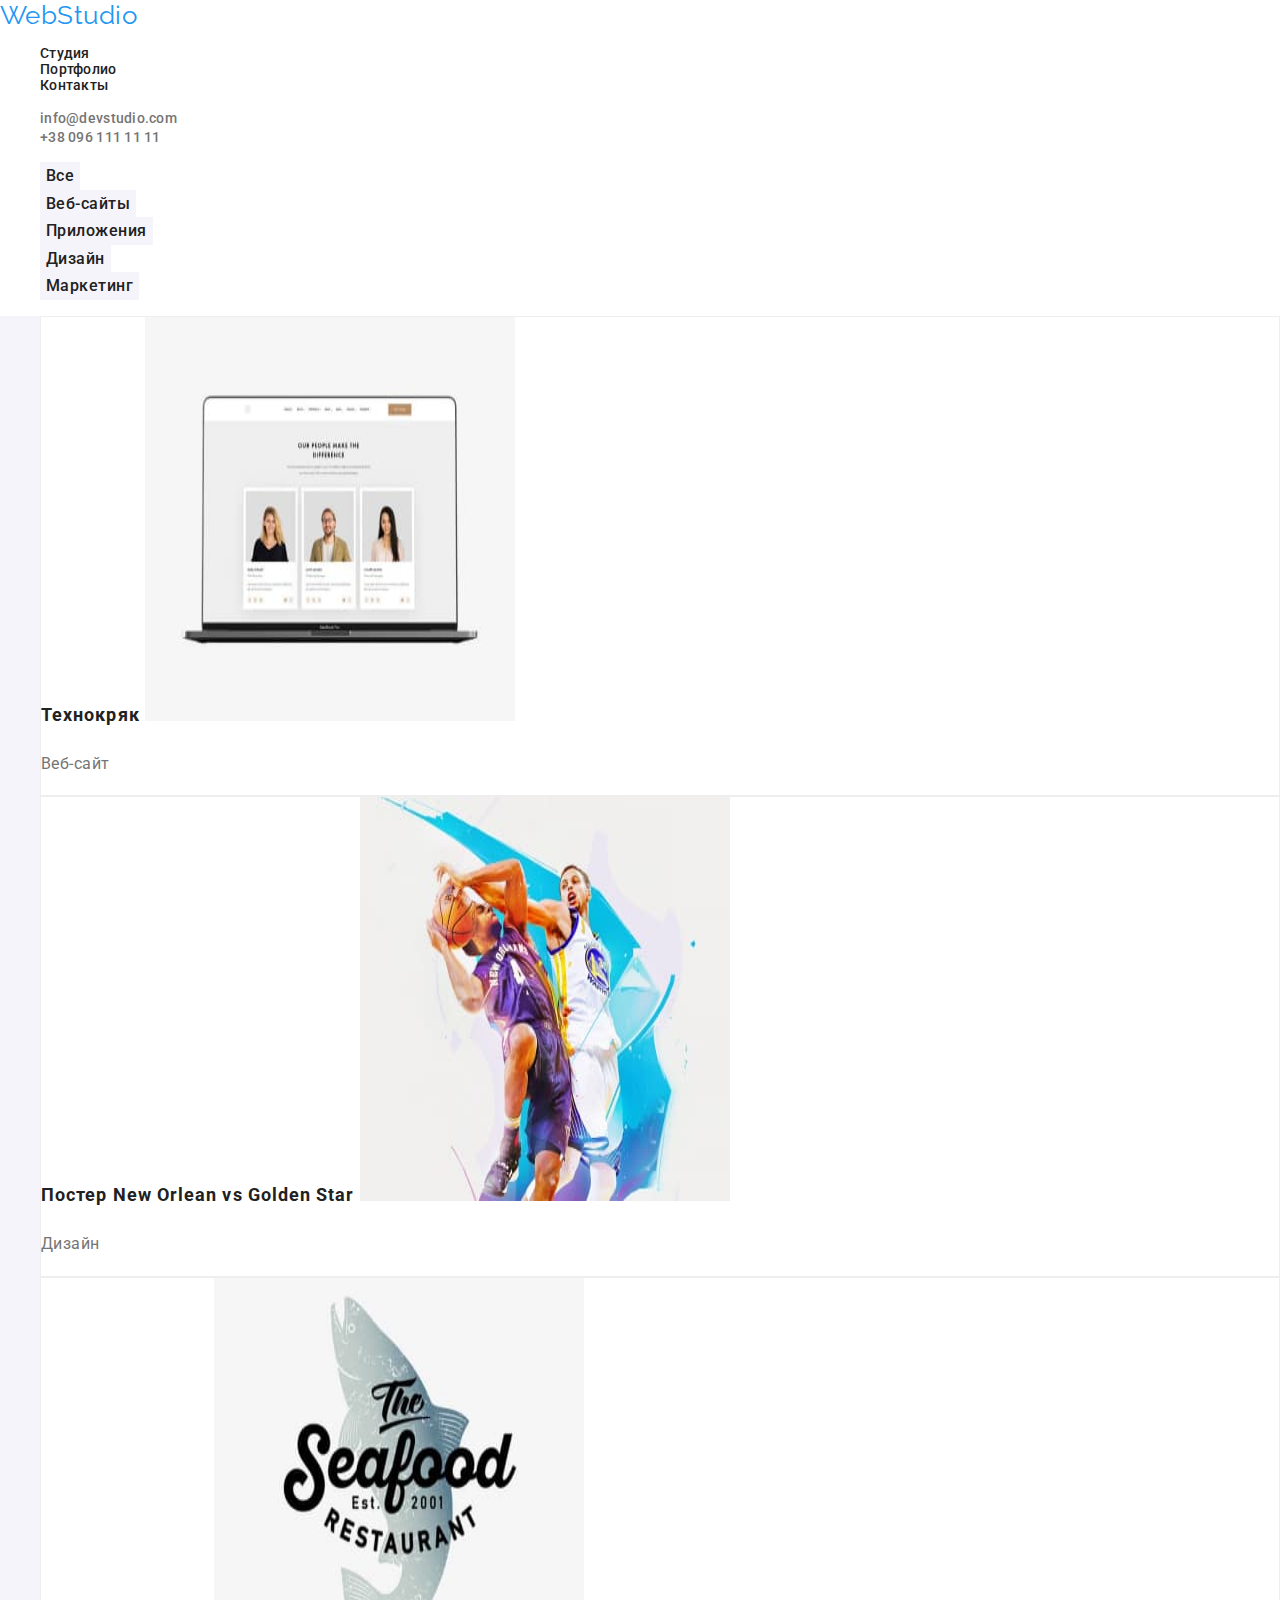
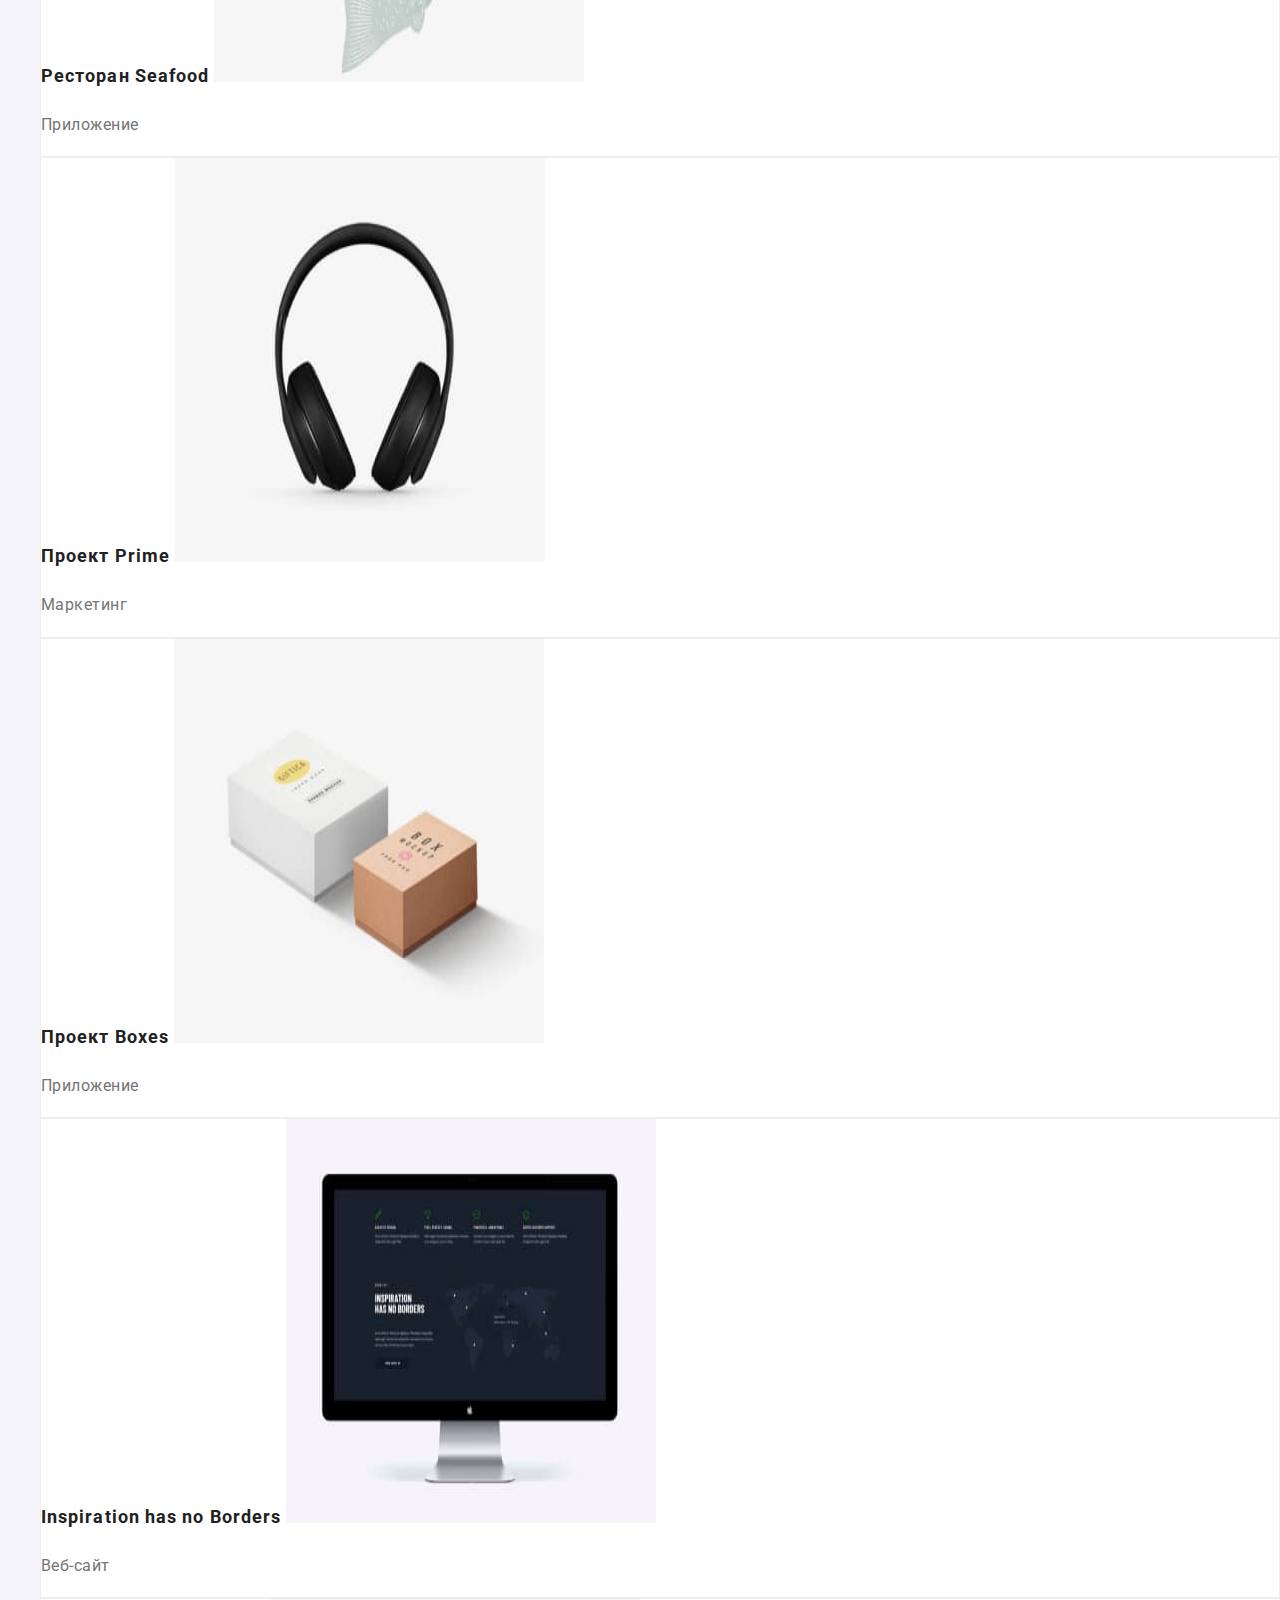
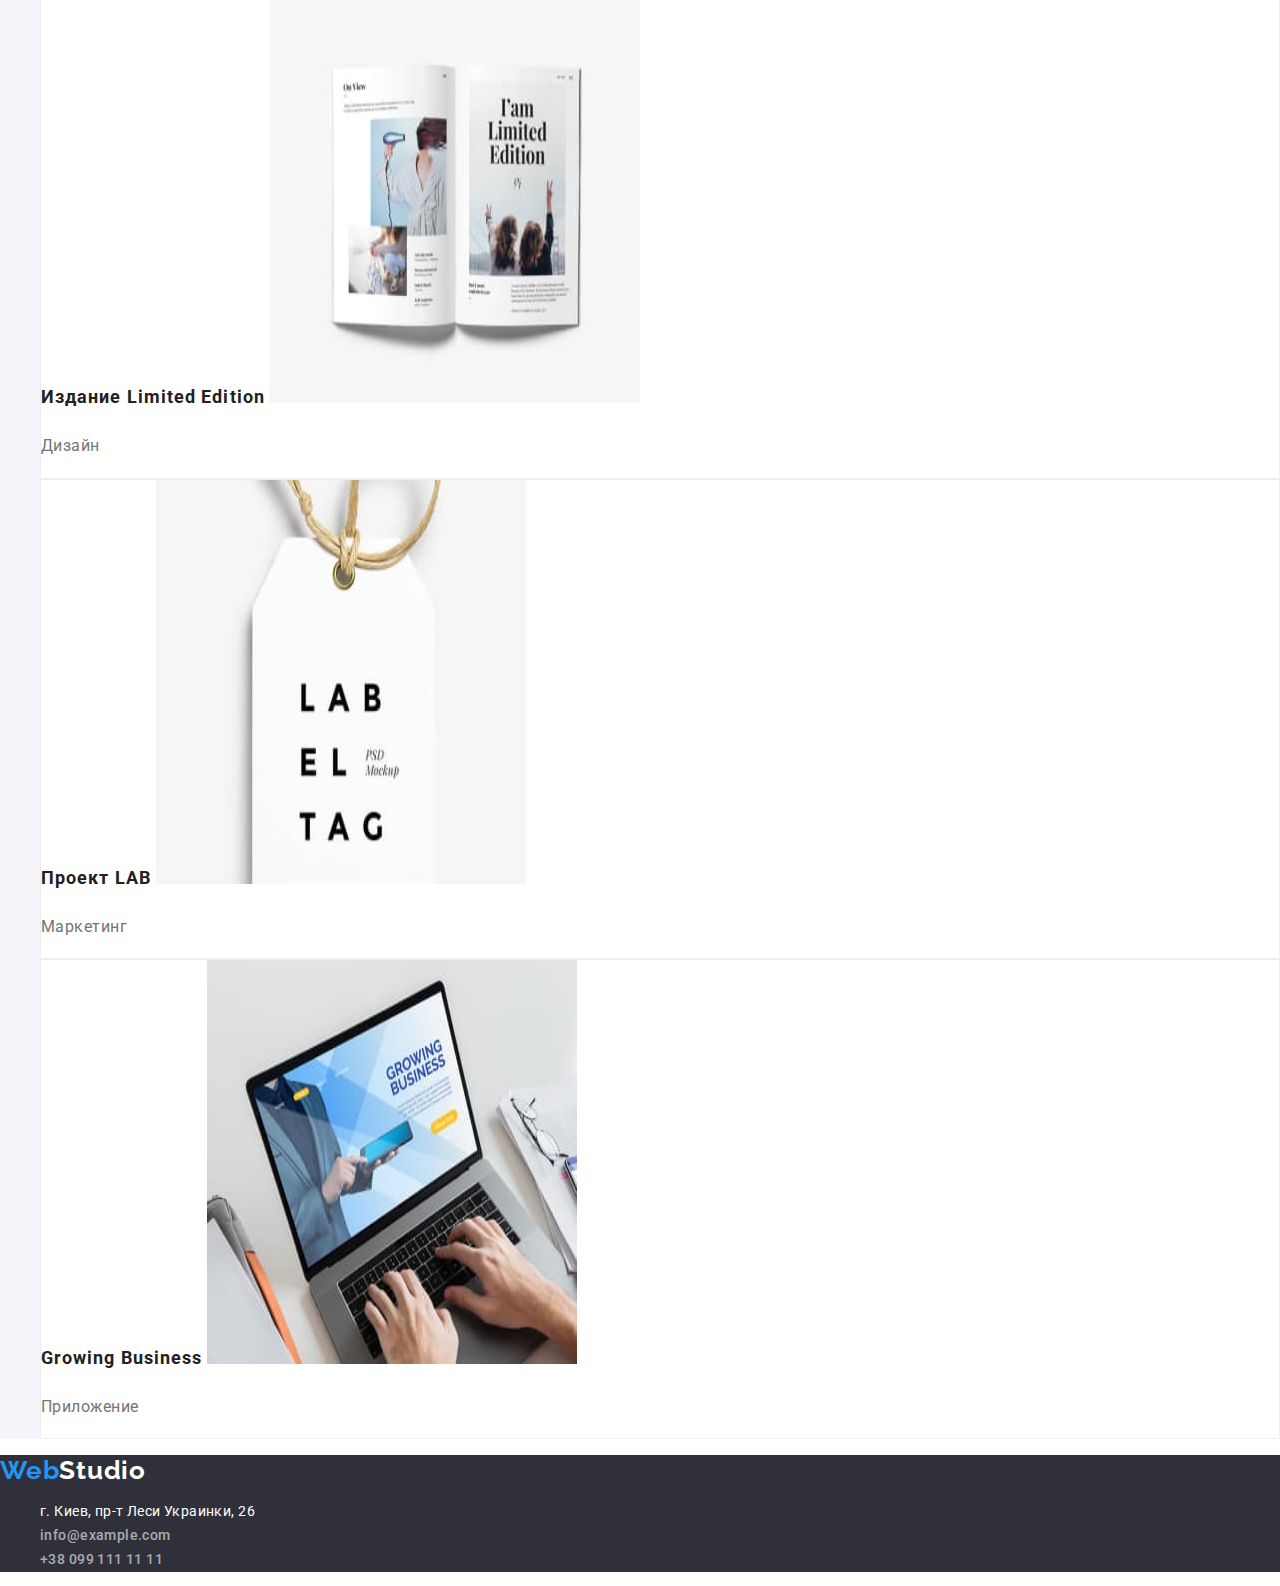
==== portfolio.html @ a167586e "Normalise" ====
<!DOCTYPE html>
<html lang="ru">
<head>
    <meta charset="UTF-8">
    <meta http-equiv="X-UA-Compatible" content="IE=edge">
    <meta name="viewport" content="width=device-width, initial-scale=1.0">
    <title>Document</title>
    <link rel="stylesheet" href="./css/styles.css">
    <link rel="preconnect" href="https://fonts.googleapis.com">
    <link rel="preconnect" href="https://fonts.gstatic.com" crossorigin>
    <link
        href="https://fonts.googleapis.com/css2?family=Raleway:wght@700&family=Roboto:ital,wght@0,400;0,500;0,700;1,900&display=swap"
        rel="stylesheet">
    <link rel="stylesheet" href="https://cdnjs.cloudflare.com/ajax/libs/modern-normalize/1.1.0/modern-normalize.min.css">
    <link rel="stylesheet" href="/css/styles.css">
</head>
<!-- Header and Nav-->
<body >
    <header>
        <nav class="site-nav">
            <a href="" class="logo"> <span class="logo-part">Web</span>Studio</a>
            <ul class="site-nav-contacts nav">
                <li><a href="./index.html" class="link-list active">Студия</a></li>
                <li> <a href="./portfolio.html" class="link-list active">Портфолио</a></li>
                <li> <a href="" class="link-list active">Контакты</a></li>
            </ul>
        </nav>
        <ul class="list-contacts">
            <li> <a class="contacts-header list" href="mail:info@devstudio.com"> info@devstudio.com</a> </li>
            <li> <a class="contacts-header list" href="tel:+380961111111"> +38 096 111 11 11</a> </li>
        </ul>
    </header>
    <main>
        <section class="portfolio">
            <ul class="portfolio-filter-list list">
              <li class="portfolio-list-btn"><button type="button" class="filter-btn">Все</button></li>
              <li class="portfolio-list-btn"><button type="button" class="filter-btn">Веб-сайты</button></li>
              <li class="portfolio-list-btn"><button type="button" class="filter-btn">Приложения</button></li>
              <li class="portfolio-list-btn"><button type="button" class="filter-btn">Дизайн</button></li>
              <li class="portfolio-list-btn"><button type="button" class="filter-btn">Маркетинг</button></li>
            </ul>
            <ul class="portfolio-list list ">
                <li class="portfolio-list-item"> 
                <a href=""  class="portfolio-title" >Технокряк 
                <img src="./images/img11.jpg" alt="Первая ссылка" width="370" height="404"></a>
                <p class="portfolio-list-text"> Веб-сайт</p>
                </li>
               
                <li class="portfolio-list-item"> <a href="" class="portfolio-title">Постер <span lang="en">New Orlean vs Golden Star</span> 
                <img src="./images/img-22.jpg" alt="Вторая" width="370" height="404"></a>
                <p class="portfolio-list-text"> Дизайн</p>
                </li>
               
                <li class="portfolio-list-item"> <a href="" class="portfolio-title">Ресторан <span lang="en">Seafood</span> 
                <img src="./images/img-9.jpg" alt="Третья" width="370" height="404"></a>
                <p class="portfolio-list-text"> Приложение</p>
                </li>
               
                <li class="portfolio-list-item"> <a href="" class="portfolio-title">Проект <span lang="en">Prime</span> 
                <img src="./images/img-33.jpg" alt="Четвертая" width="370" height="404"></a>
                <p class="portfolio-list-text"> Маркетинг</p>
                </li>
               
                <li class="portfolio-list-item"> <a href="" class="portfolio-title">Проект <span lang="en">Boxes</span> 
                <img src="./images/img-4.jpg" alt="Пятая" width="370" height="404"></a>
                <p class="portfolio-list-text"> Приложение</p>
                </li>
               
                <li class="portfolio-list-item"> <a href="" class="portfolio-title"><span lang="en">Inspiration has no Borders</span> 
                <img src="./images/img-5.jpg" alt="Шестая" width="370" height="404"></a>
                <p class="portfolio-list-text"> Веб-сайт</p>
                </li>
               
                <li class="portfolio-list-item"> <a href="" class="portfolio-title">Издание <span lang="en">Limited Edition</span>
                <img src="./images/img-6.jpg" alt="Седьмая" width="370" height="404"></a>
                <p class="portfolio-list-text"> Дизайн</p>
                 </li>
                
                 <li class="portfolio-list-item"> <a href="" class="portfolio-title">Проект <span lang="en">LAB</span> 
                <img src="./images/img-7.jpg" alt="Восьмая" width="370" height="404"></a>
                <p class="portfolio-list-text"> Маркетинг</p>
                </li>
               
                <li class="portfolio-list-item"> <a href="" class="portfolio-title"> <span lang="en">Growing Business</span> 
                <img src="./images/img-8.jpg" alt="Девятая" width="370" height="404"></a>
                <p class="portfolio-list-text"> Приложение</p>
                </li>
                

            </ul>
        </section>    
    </main>
    <!-- Footer -->
    <footer class="footer ">
        <a href="" class="logo-footer"> <span class="logo-parts">Web</span>Studio</a>
        <address class="footer-address">
            <ul class="address-list list">
                <li> <a class="address link"
                        href="https://www.google.com/maps/place/бул.+Леси+Украинки,+26,+Киев,+02000/data=!4m2!3m1!1s0x40d4cf0e033ecbe9:0x57a4dffefec77da0?sa=X&ved=2ahUKEwj2l7GH7NT1AhWhxIsKHQhlANwQ8gF6BAgKEAE">г.
                        Киев, пр-т Леси Украинки, 26 </a> </li>
                <li> <a class="mail-add link" href="mail:info@example.com"> info@example.com </a> </li>
                <li> <a class="phone-number link" href="tel:+380961111111">+38 099 111 11 11 </a> </li>
            </ul>
        </address>
    </footer>
</body>
</html>
---- css/styles.css ----
:root {
  --primary-text-color: #212121;
  --title-text-color: #212121;
  --accent-color: #2196f3;
  --main-text-color: #212121;
  --text-color: #757575;
  --accent-hover-color: #188ce8;
  --white-text-color: #ffffff;
  --button-bg-grey-color: #f5f4fa;
  --secondary-bg-color: #f5f4fa;
  --bg-grey-color: #2f303a;
}

.list {
  list-style: none;
}
.link {
  text-decoration: none;
}
body {
  font-family: Roboto, sans-serif;
  font-style: normal;
  letter-spacing: 0.03em;
  color: #212121;
  background-color: FFFFFF;
}

.logo {
  text-decoration: none;
  color: var(--title-text-color);
  font-family: Raleway, sans-serif;
  font-size: 26px;
  line-height: 1.2;
}

.logo-part {
  color: #2196f3;
}

.logo:hover {
  color: var(--accent-color);
  font-size: 26px;
}
.site-nav-contacts {
  list-style: none;
}

.nav {
  font-weight: 500;
  font-size: 14px;
  line-height: 16px;
  letter-spacing: 0.02em;
  color: #212121;
}
.link-list {
  text-decoration: none;
}

.part:active {
  color: var(--accent-text-color);
}

.link {
  font-weight: 500;
  font-size: 14px;
  line-height: 1.14;
  letter-spacing: 0.02em;
  color: #212121;
}

.link-list:hover,
.link-list:focus {
  font-size: 14px;
  color: var(--accent-color);
}

.site-nav.current {
  color: var(--accent-color);
}
.list-contacts {
  list-style: none;
}
.list-contacts.list {
  text-decoration: none;
}

.contacts-header {
  text-decoration: none;
  font-weight: 500;
  font-size: 14px;
  line-height: 1.1x;
  letter-spacing: 0.02em;
  color: #757575;
}

.contacts-header:hover,
.contacts-header:focus {
  color: var(--accent-color);
}
.second-section {
  position: absolute;
  width: 1600px;
  background: #2f303a;
}

.hero {
  background-color: var(--bg-grey-color);
}
.main-title {
  font-weight: 900;
  font-size: 44px;
  line-height: 1.4;
  text-align: center;
  letter-spacing: 0.06em;
  text-transform: uppercase;
  color: var(--white-text-color);
}
.modal-button {
  font-weight: 700;
  font-size: 16px;
  line-height: 1.9;
  display: flex;
  align-items: center;
  text-align: center;
  letter-spacing: 0.06em;
  color: var(--white-text-color);
  background-color: var(--accent-color);
  cursor: pointer;
}

/* description section */
.description-second-title {
  font-weight: 700;
  font-size: 14px;
  line-height: 1.1;
  letter-spacing: 0.03em;
  text-transform: uppercase;
  color: var(--primary-text-color);
}
.description-text {
  font-size: 14px;
  line-height: 1.7;
  letter-spacing: 0.03em;
  color: var(--text-color);
}
.about-title,
.title-secondary {
  font-weight: 700;
  font-size: 36px;
  line-height: 1.2;
  text-align: center;
  letter-spacing: 0.03em;
  color: var(--main-text-color);
}

.text {
  background-color: #f5f4fa;
  color: #212121;
}
.team {
  background-color: var(--secondary-bg-color);
}

.team-workers-list {
  background-color: #ffffff;
}
.team-workers {
  background-color: #f5f4fa;
}

.list-name-worker {
  font-family: Roboto;
  font-weight: 500;
  font-size: 16px;
  line-height: 1.18;
  text-align: center;
  letter-spacing: 0.03em;
  color: var(--title-text-color);
}

.list-job {
  font-family: Roboto;
  font-weight: 400;
  font-size: 16px;
  line-height: 1.18;
  text-align: center;
  letter-spacing: 0.03em;
  color: #757575;
}

.footer {
  background-color: #2f303a;
  color: #ffffff;
}
.logo-footer {
  text-decoration: none;
  color: #ffffff;
  font-family: Raleway;
  font-weight: 700;
  font-size: 26px;
  line-height: 1.19;
  letter-spacing: 0.03em;
}
.logo-parts {
  color: #2196f3;
}
.address-list {
  font-style: normal;
  font-size: 14px;
  line-height: 1.7;
  letter-spacing: 0.03em;
  color: var(--white-text-color);
}
.address {
  font-family: Roboto;
  font-style: normal;
  font-weight: normal;
  font-size: 14px;
  line-height: 1.7;
  letter-spacing: 0.03em;
  color: #ffffff;
}
.mail-add {
  font-style: normal;
  font-size: 14px;
  line-height: 1.7;
  letter-spacing: 0.03em;
  color: rgba(255, 255, 255, 0.6);
}
.phone-number {
  font-style: normal;
  font-size: 14px;
  line-height: 1.7;
  letter-spacing: 0.03em;
  color: rgba(255, 255, 255, 0.6);
}

.address:hover {
  color: var(--accent-hover-color);
}
.mail-add:hover {
  color: var(--accent-hover-color);
}
.phone-number:hover {
  color: var(--accent-hover-color);
}
.address:focus {
  color: var(--accent-hover-color);
}
.mail-add:focus {
  color: var(--accent-hover-color);
}
.phone-number:focus {
  color: var(--accent-hover-color);
}

/* PORTFOLIO */

.active {
  color: var(--title-text-color);
}

.portfolio-list {
  color: #ffffff;
  background-color: var(--secondary-bg-color);
}
.portfolio-list-btn {
  font-size: 16px;
  line-height: 1.6;
  letter-spacing: 0.03em;
  color: var(--secondary-bg-color);
}
.filter-btn {
  font-family: Roboto;
  background-color: var(--secondary-bg-color);
  border-width: 0px;
  color: #212121;
  cursor: pointer;
  font-weight: 500;
  font-size: 16px;
  line-height: 1.6;
  text-align: center;
  letter-spacing: 0.03em;
  color: #212121;
}

.filter-btn:hover,
.filter-btn:focus {
  color: var(--white-text-color);
  background-color: var(--accent-hover-color);
}
/* portfolio-list-img */
.portfolio-title {
  font-weight: bold;
  font-size: 18px;
  line-height: 2;
  letter-spacing: 0.06em;
  color: var(--main-text-color);
  background-color: #ffffff;
}
.portfolio-list-item {
  background-color: #ffffff;
  border: 1px solid #eeeeee;
  box-sizing: border-box;
}

.portfolio-list-text {
  font-size: 16px;
  line-height: 1.9;
  letter-spacing: 0.03em;
  color: var(--text-color);
  background-color: #ffffff;
  font-family: Roboto;
  font-style: normal;
  font-weight: normal;
}

a {
  text-decoration: none;
}

.logo-footer:hover {
  color: var(--accent-color);
  font-size: 26px;
}
---- css/styles.css ----
:root {
  --primary-text-color: #212121;
  --title-text-color: #212121;
  --accent-color: #2196f3;
  --main-text-color: #212121;
  --text-color: #757575;
  --accent-hover-color: #188ce8;
  --white-text-color: #ffffff;
  --button-bg-grey-color: #f5f4fa;
  --secondary-bg-color: #f5f4fa;
  --bg-grey-color: #2f303a;
}

.list {
  list-style: none;
}
.link {
  text-decoration: none;
}
body {
  font-family: Roboto, sans-serif;
  font-style: normal;
  letter-spacing: 0.03em;
  color: #212121;
  background-color: FFFFFF;
}

.logo {
  text-decoration: none;
  color: var(--title-text-color);
  font-family: Raleway, sans-serif;
  font-size: 26px;
  line-height: 1.2;
}

.logo-part {
  color: #2196f3;
}

.logo:hover {
  color: var(--accent-color);
  font-size: 26px;
}
.site-nav-contacts {
  list-style: none;
}

.nav {
  font-weight: 500;
  font-size: 14px;
  line-height: 16px;
  letter-spacing: 0.02em;
  color: #212121;
}
.link-list {
  text-decoration: none;
}

.part:active {
  color: var(--accent-text-color);
}

.link {
  font-weight: 500;
  font-size: 14px;
  line-height: 1.14;
  letter-spacing: 0.02em;
  color: #212121;
}

.link-list:hover,
.link-list:focus {
  font-size: 14px;
  color: var(--accent-color);
}

.site-nav.current {
  color: var(--accent-color);
}
.list-contacts {
  list-style: none;
}
.list-contacts.list {
  text-decoration: none;
}

.contacts-header {
  text-decoration: none;
  font-weight: 500;
  font-size: 14px;
  line-height: 1.1x;
  letter-spacing: 0.02em;
  color: #757575;
}

.contacts-header:hover,
.contacts-header:focus {
  color: var(--accent-color);
}
.second-section {
  position: absolute;
  width: 1600px;
  background: #2f303a;
}

.hero {
  background-color: var(--bg-grey-color);
}
.main-title {
  font-weight: 900;
  font-size: 44px;
  line-height: 1.4;
  text-align: center;
  letter-spacing: 0.06em;
  text-transform: uppercase;
  color: var(--white-text-color);
}
.modal-button {
  font-weight: 700;
  font-size: 16px;
  line-height: 1.9;
  display: flex;
  align-items: center;
  text-align: center;
  letter-spacing: 0.06em;
  color: var(--white-text-color);
  background-color: var(--accent-color);
  cursor: pointer;
}

/* description section */
.description-second-title {
  font-weight: 700;
  font-size: 14px;
  line-height: 1.1;
  letter-spacing: 0.03em;
  text-transform: uppercase;
  color: var(--primary-text-color);
}
.description-text {
  font-size: 14px;
  line-height: 1.7;
  letter-spacing: 0.03em;
  color: var(--text-color);
}
.about-title,
.title-secondary {
  font-weight: 700;
  font-size: 36px;
  line-height: 1.2;
  text-align: center;
  letter-spacing: 0.03em;
  color: var(--main-text-color);
}

.text {
  background-color: #f5f4fa;
  color: #212121;
}
.team {
  background-color: var(--secondary-bg-color);
}

.team-workers-list {
  background-color: #ffffff;
}
.team-workers {
  background-color: #f5f4fa;
}

.list-name-worker {
  font-family: Roboto;
  font-weight: 500;
  font-size: 16px;
  line-height: 1.18;
  text-align: center;
  letter-spacing: 0.03em;
  color: var(--title-text-color);
}

.list-job {
  font-family: Roboto;
  font-weight: 400;
  font-size: 16px;
  line-height: 1.18;
  text-align: center;
  letter-spacing: 0.03em;
  color: #757575;
}

.footer {
  background-color: #2f303a;
  color: #ffffff;
}
.logo-footer {
  text-decoration: none;
  color: #ffffff;
  font-family: Raleway;
  font-weight: 700;
  font-size: 26px;
  line-height: 1.19;
  letter-spacing: 0.03em;
}
.logo-parts {
  color: #2196f3;
}
.address-list {
  font-style: normal;
  font-size: 14px;
  line-height: 1.7;
  letter-spacing: 0.03em;
  color: var(--white-text-color);
}
.address {
  font-family: Roboto;
  font-style: normal;
  font-weight: normal;
  font-size: 14px;
  line-height: 1.7;
  letter-spacing: 0.03em;
  color: #ffffff;
}
.mail-add {
  font-style: normal;
  font-size: 14px;
  line-height: 1.7;
  letter-spacing: 0.03em;
  color: rgba(255, 255, 255, 0.6);
}
.phone-number {
  font-style: normal;
  font-size: 14px;
  line-height: 1.7;
  letter-spacing: 0.03em;
  color: rgba(255, 255, 255, 0.6);
}

.address:hover {
  color: var(--accent-hover-color);
}
.mail-add:hover {
  color: var(--accent-hover-color);
}
.phone-number:hover {
  color: var(--accent-hover-color);
}
.address:focus {
  color: var(--accent-hover-color);
}
.mail-add:focus {
  color: var(--accent-hover-color);
}
.phone-number:focus {
  color: var(--accent-hover-color);
}

/* PORTFOLIO */

.active {
  color: var(--title-text-color);
}

.portfolio-list {
  color: #ffffff;
  background-color: var(--secondary-bg-color);
}
.portfolio-list-btn {
  font-size: 16px;
  line-height: 1.6;
  letter-spacing: 0.03em;
  color: var(--secondary-bg-color);
}
.filter-btn {
  font-family: Roboto;
  background-color: var(--secondary-bg-color);
  border-width: 0px;
  color: #212121;
  cursor: pointer;
  font-weight: 500;
  font-size: 16px;
  line-height: 1.6;
  text-align: center;
  letter-spacing: 0.03em;
  color: #212121;
}

.filter-btn:hover,
.filter-btn:focus {
  color: var(--white-text-color);
  background-color: var(--accent-hover-color);
}
/* portfolio-list-img */
.portfolio-title {
  font-weight: bold;
  font-size: 18px;
  line-height: 2;
  letter-spacing: 0.06em;
  color: var(--main-text-color);
  background-color: #ffffff;
}
.portfolio-list-item {
  background-color: #ffffff;
  border: 1px solid #eeeeee;
  box-sizing: border-box;
}

.portfolio-list-text {
  font-size: 16px;
  line-height: 1.9;
  letter-spacing: 0.03em;
  color: var(--text-color);
  background-color: #ffffff;
  font-family: Roboto;
  font-style: normal;
  font-weight: normal;
}

a {
  text-decoration: none;
}

.logo-footer:hover {
  color: var(--accent-color);
  font-size: 26px;
}
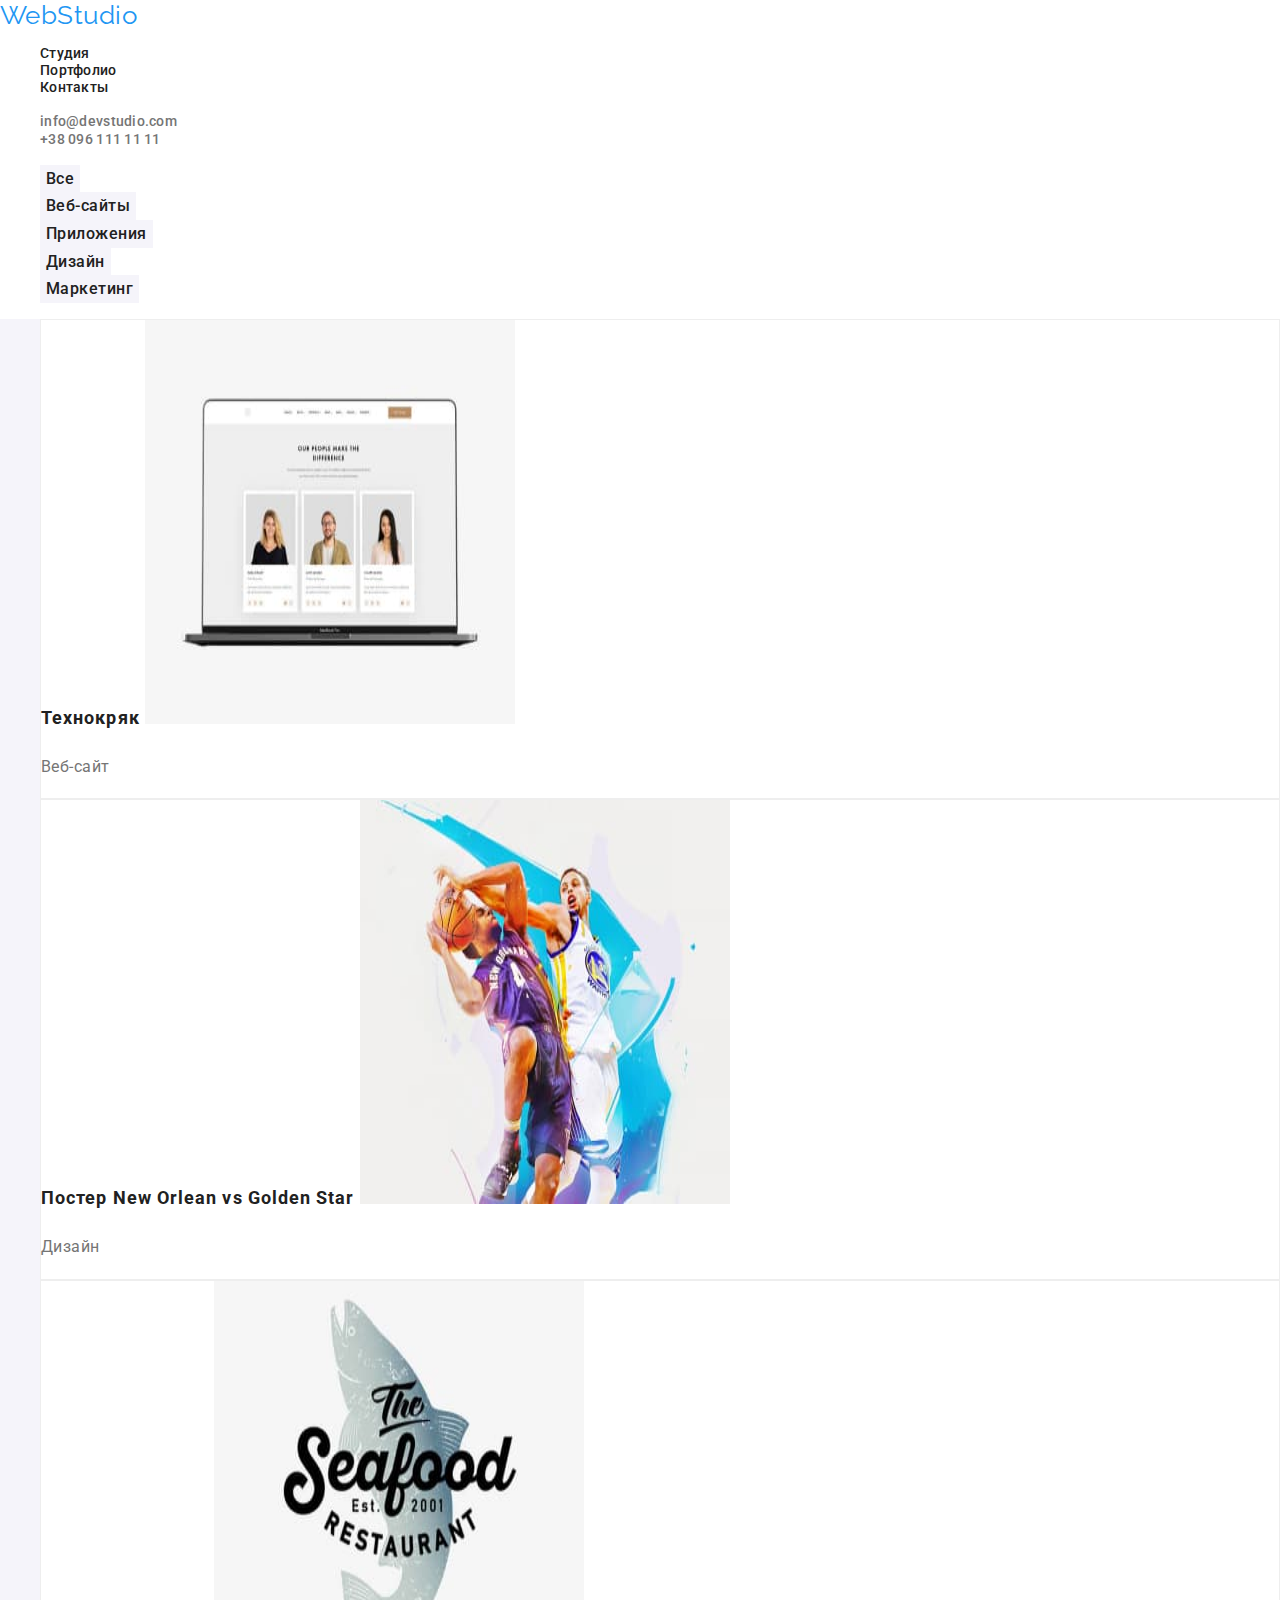
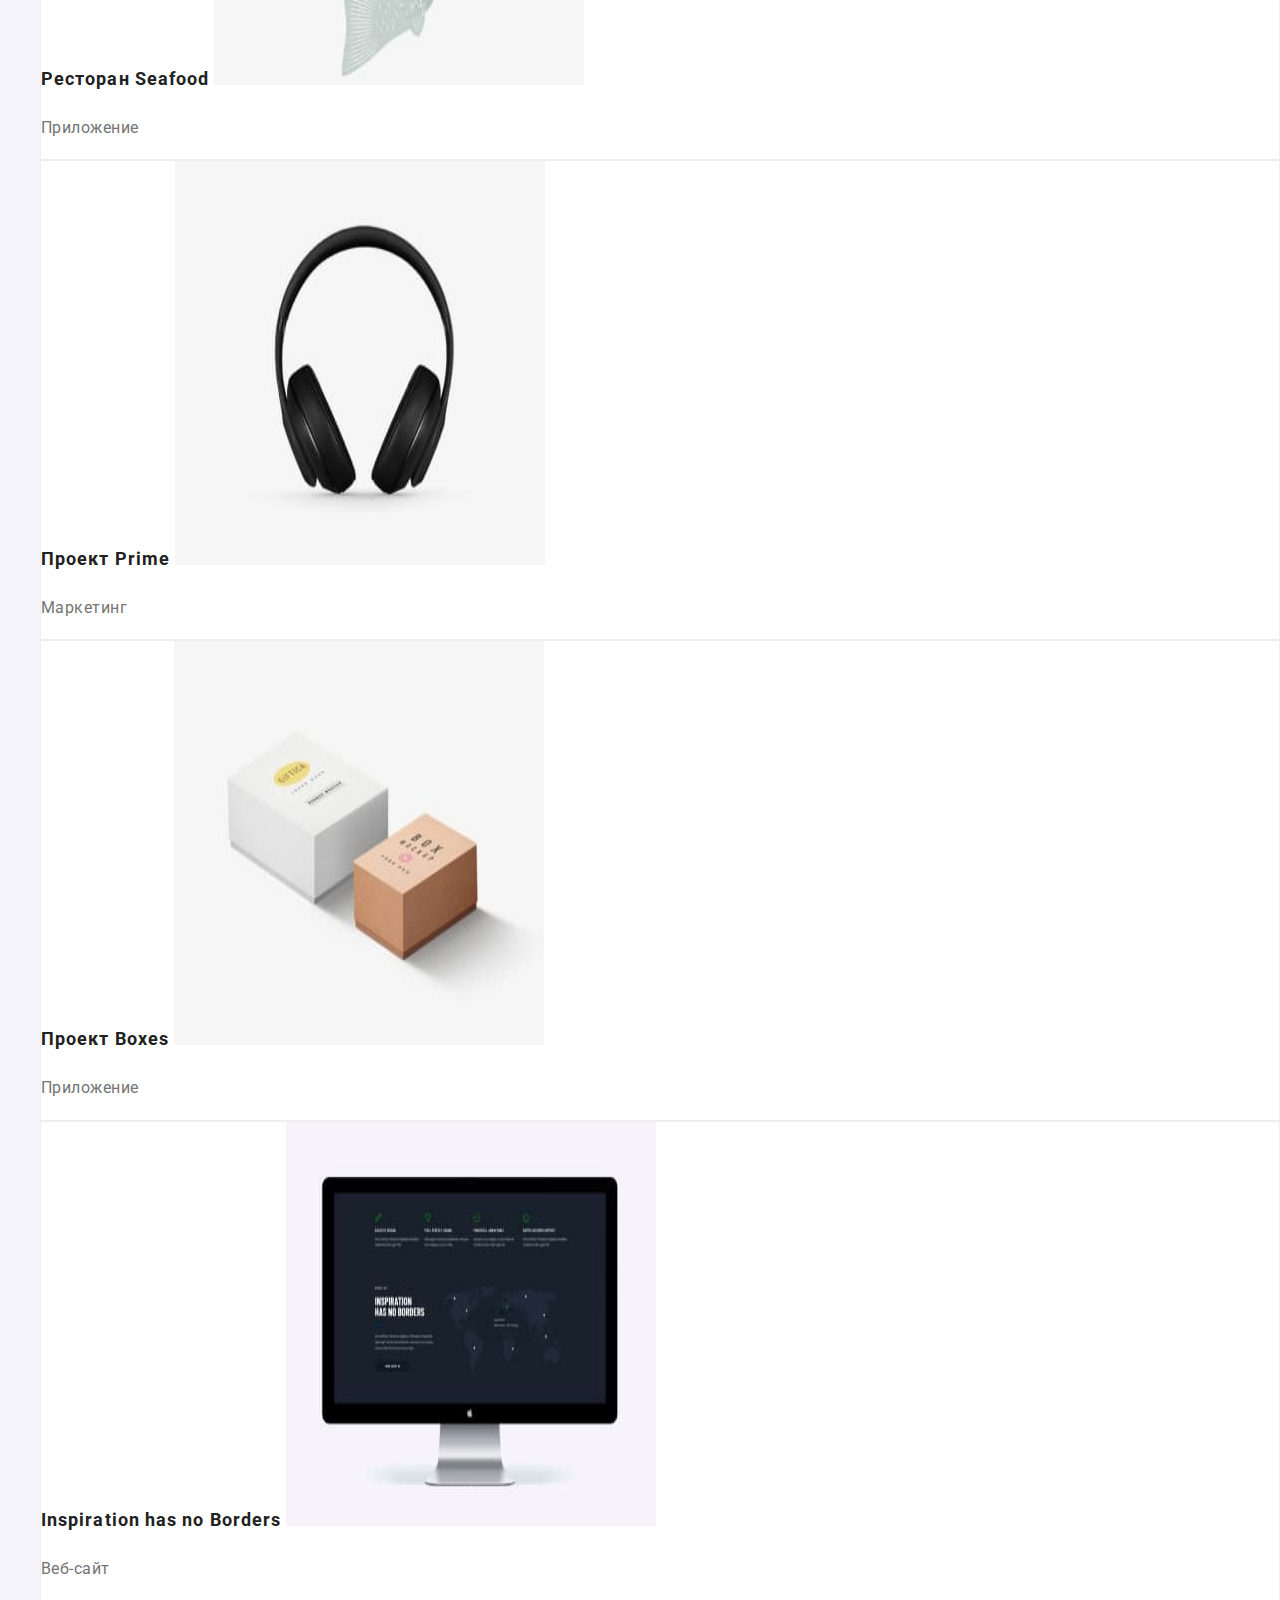
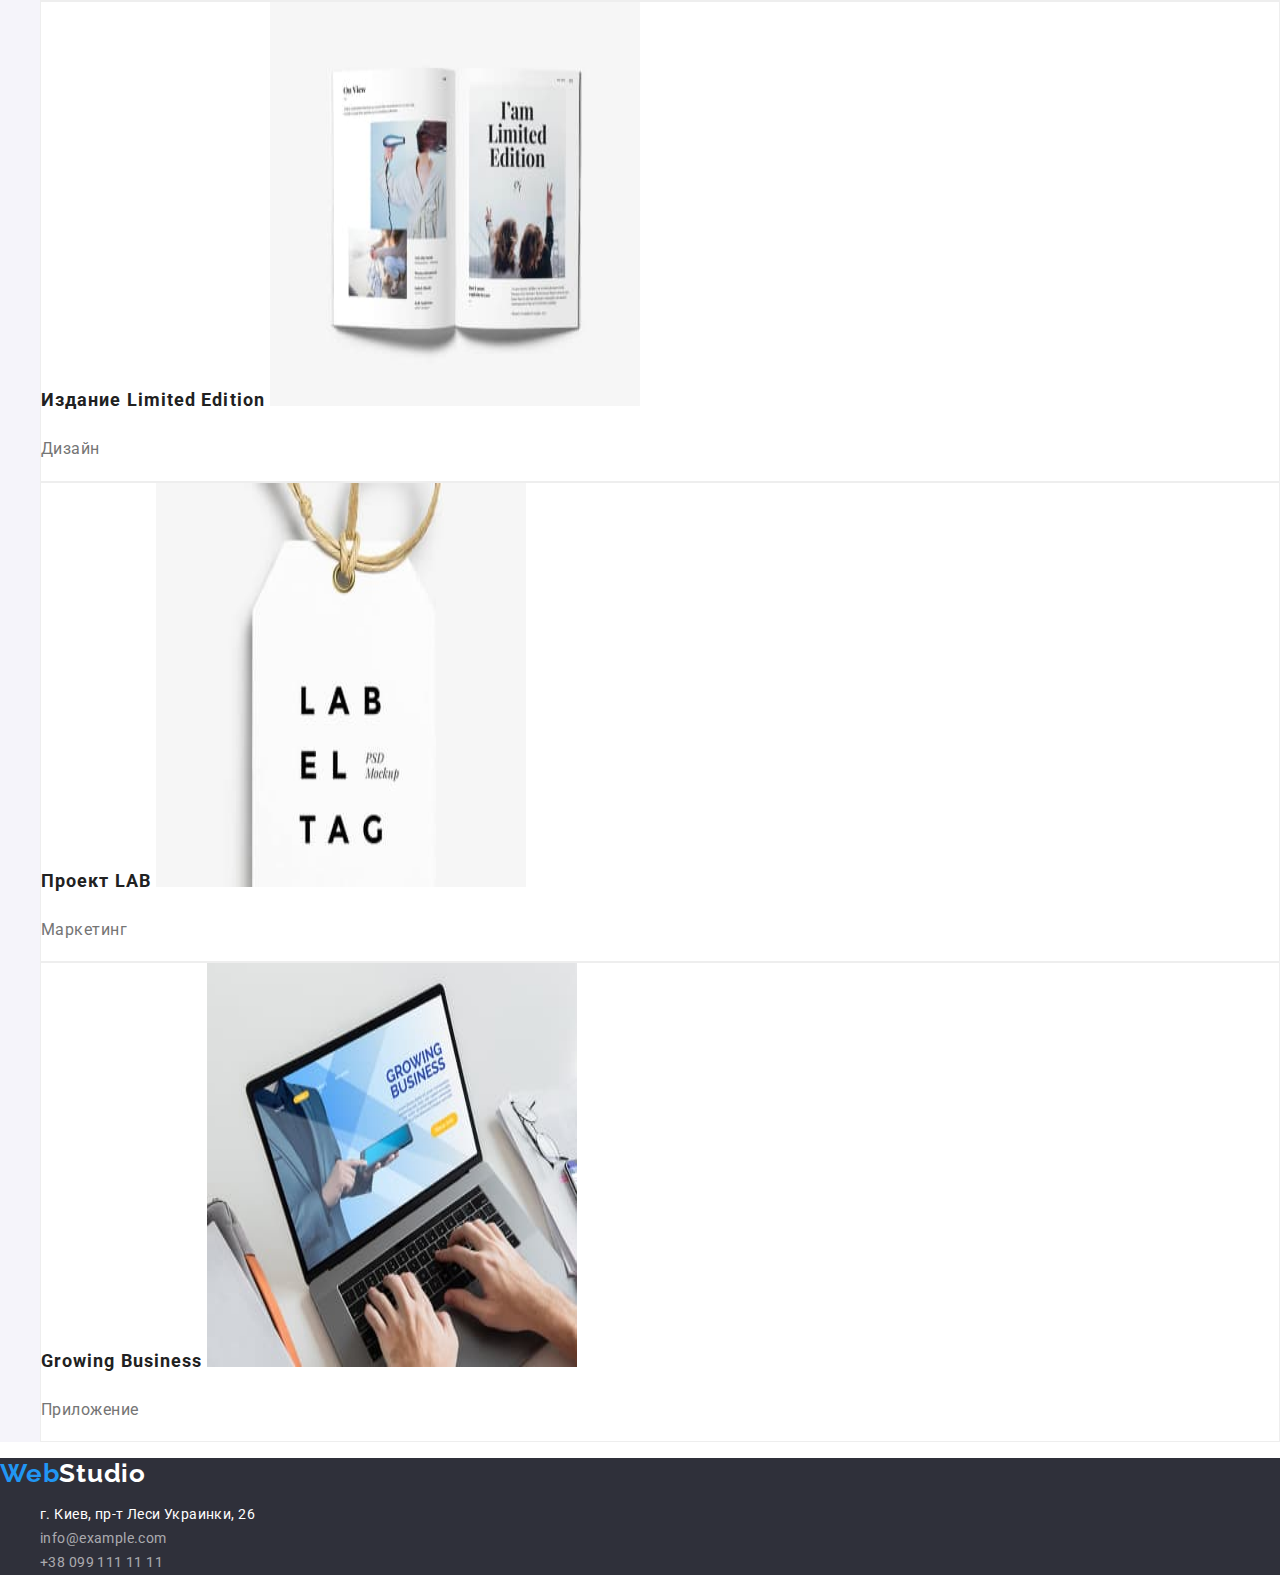
==== commit 2efc265b: "Changed mistakes" ====
--- a/portfolio.html
+++ b/portfolio.html
@@ -5,14 +5,13 @@
     <meta http-equiv="X-UA-Compatible" content="IE=edge">
     <meta name="viewport" content="width=device-width, initial-scale=1.0">
     <title>Document</title>
-    <link rel="stylesheet" href="./css/styles.css">
     <link rel="preconnect" href="https://fonts.googleapis.com">
     <link rel="preconnect" href="https://fonts.gstatic.com" crossorigin>
     <link
         href="https://fonts.googleapis.com/css2?family=Raleway:wght@700&family=Roboto:ital,wght@0,400;0,500;0,700;1,900&display=swap"
         rel="stylesheet">
     <link rel="stylesheet" href="https://cdnjs.cloudflare.com/ajax/libs/modern-normalize/1.1.0/modern-normalize.min.css">
-    <link rel="stylesheet" href="/css/styles.css">
+    <link rel="stylesheet" href="./css/styles.css">
 </head>
 <!-- Header and Nav-->
 <body >
@@ -20,9 +19,9 @@
         <nav class="site-nav">
             <a href="" class="logo"> <span class="logo-part">Web</span>Studio</a>
             <ul class="site-nav-contacts nav">
-                <li><a href="./index.html" class="link-list active">Студия</a></li>
-                <li> <a href="./portfolio.html" class="link-list active">Портфолио</a></li>
-                <li> <a href="" class="link-list active">Контакты</a></li>
+                <li class="link list"><a href="./index.html" class="link-lists active">Студия</a></li>
+                <li class="link list"> <a href="./portfolio.html" class="link-lists active">Портфолио</a></li>
+                <li class="link list"> <a href="" class="link-lists active">Контакты</a></li>
             </ul>
         </nav>
         <ul class="list-contacts">
--- a/css/styles.css
+++ b/css/styles.css
@@ -17,6 +17,10 @@
 .link {
   text-decoration: none;
 }
+.link-list {
+  text-decoration: none;
+}
+
 body {
   font-family: Roboto, sans-serif;
   font-style: normal;
@@ -41,9 +45,6 @@
   color: var(--accent-color);
   font-size: 26px;
 }
-.site-nav-contacts {
-  list-style: none;
-}
 
 .nav {
   font-weight: 500;
@@ -52,15 +53,12 @@
   letter-spacing: 0.02em;
   color: #212121;
 }
-.link-list {
-  text-decoration: none;
-}
 
 .part:active {
   color: var(--accent-text-color);
 }
 
-.link {
+.link-lists {
   font-weight: 500;
   font-size: 14px;
   line-height: 1.14;
@@ -68,8 +66,8 @@
   color: #212121;
 }
 
-.link-list:hover,
-.link-list:focus {
+.link-lists:hover,
+.link-lists:focus {
   font-size: 14px;
   color: var(--accent-color);
 }
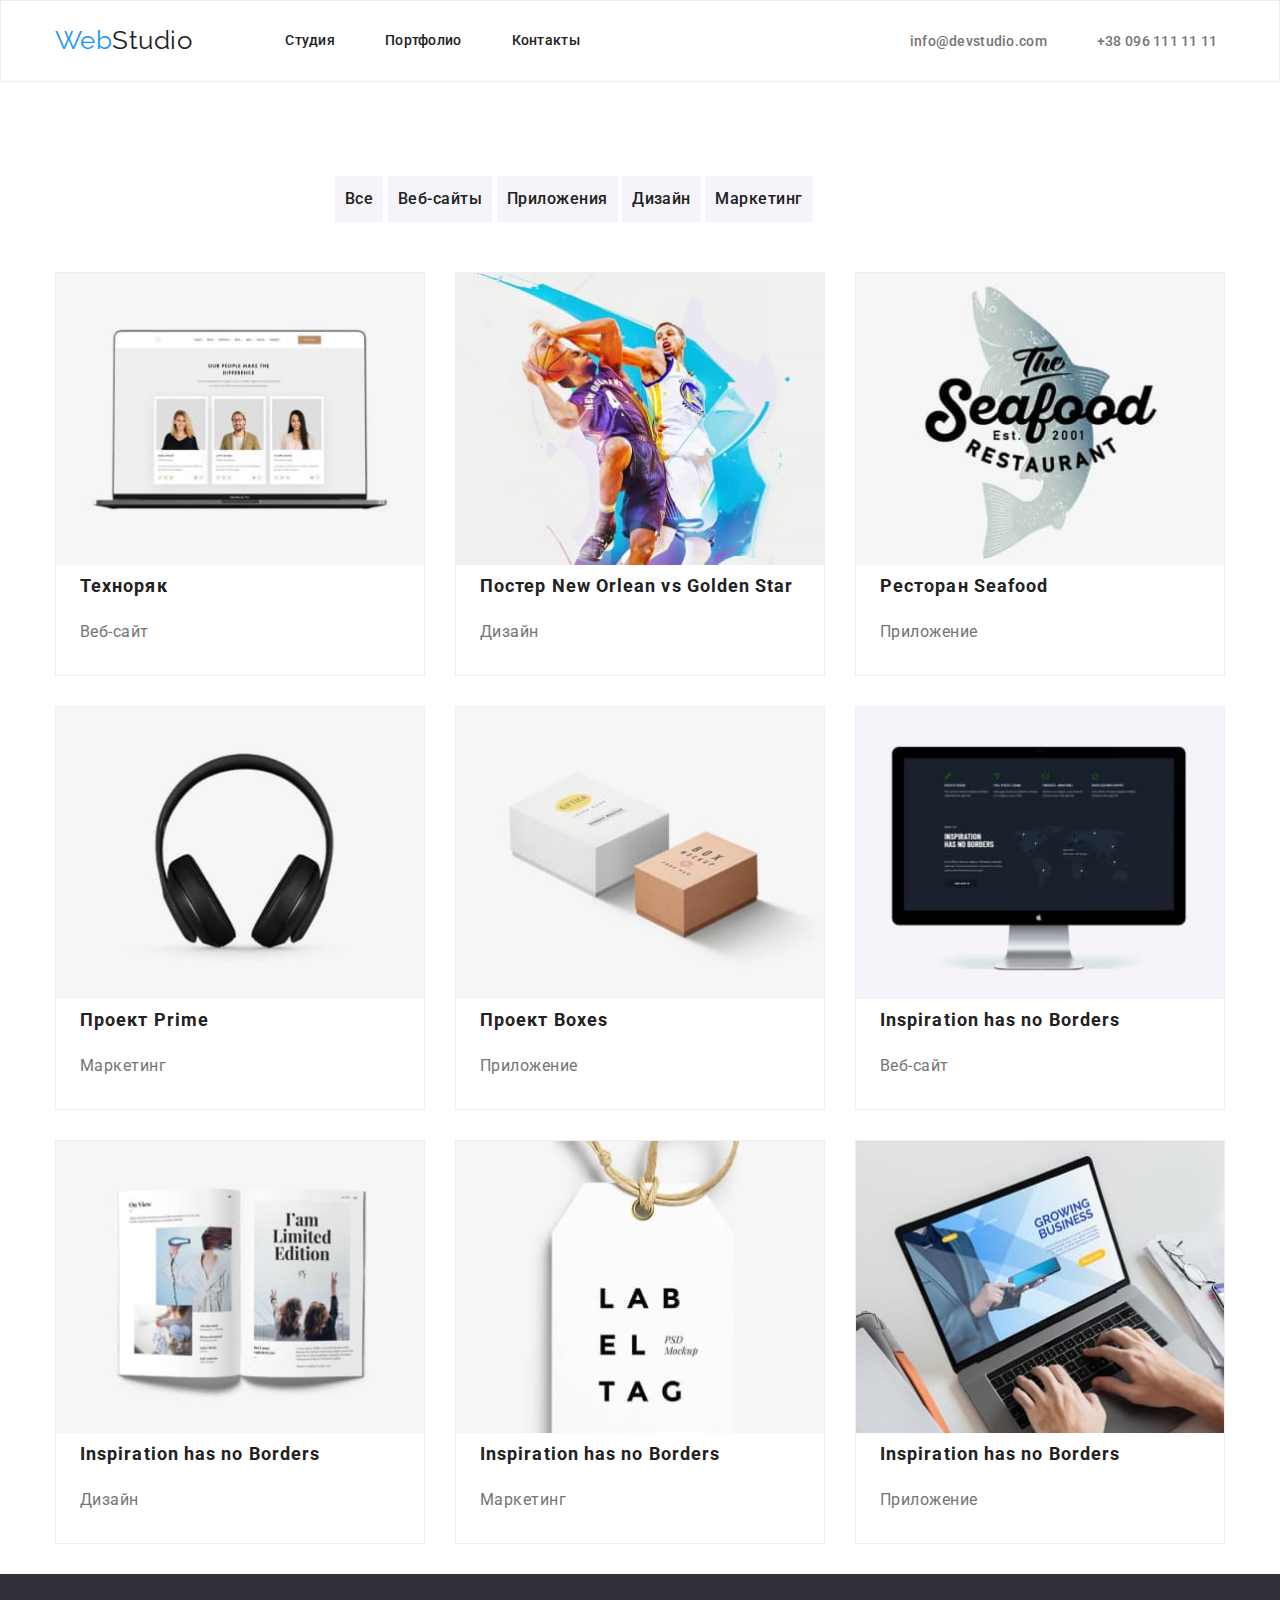
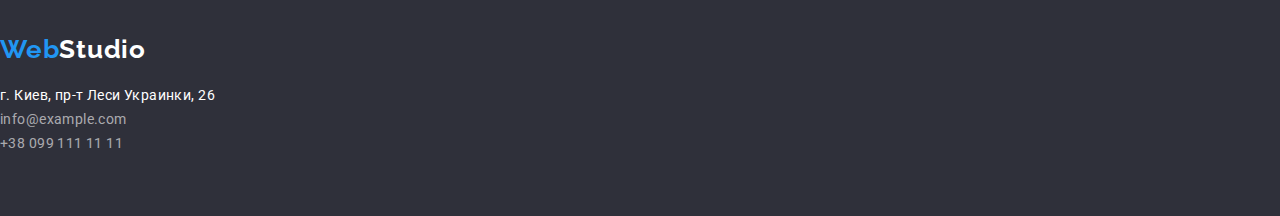
==== commit 7153b14c: "Portfolio page 3hw" ====
--- a/portfolio.html
+++ b/portfolio.html
@@ -16,21 +16,27 @@
 <!-- Header and Nav-->
 <body >
     <header>
-        <nav class="site-nav">
-            <a href="" class="logo"> <span class="logo-part">Web</span>Studio</a>
-            <ul class="site-nav-contacts nav">
-                <li class="link list"><a href="./index.html" class="link-lists active">Студия</a></li>
-                <li class="link list"> <a href="./portfolio.html" class="link-lists active">Портфолио</a></li>
-                <li class="link list"> <a href="" class="link-lists active">Контакты</a></li>
-            </ul>
-        </nav>
-        <ul class="list-contacts">
-            <li> <a class="contacts-header list" href="mail:info@devstudio.com"> info@devstudio.com</a> </li>
-            <li> <a class="contacts-header list" href="tel:+380961111111"> +38 096 111 11 11</a> </li>
-        </ul>
-    </header>
+        <header class="header logo-portfolio">
+            <div class="container header-container">
+                <nav class="site-nav">
+                    <a href="" class="logo"> <span class="logo-part">Web</span>Studio</a>
+                    <ul class="site-nav-contacts nav">
+                        <li class="link list navs"><a href="./index.html" class="link-lists  active">Студия</a></li>
+                        <li class="link list navs"><a href="./portfolio.html" class="link-lists active">Портфолио</a></li>
+                        <li class="link list navs"><a href="" class="link-lists  active">Контакты</a></li>
+                    </ul>
+                </nav>
+                <ul class="list-contacts-header">
+                    <li class="link list links first"><a class="contacts-header list" href="mail:info@devstudio.com">
+                            info@devstudio.com</a> </li>
+                    <li class="link list links second"><a class="contacts-header list" href="tel:+380961111111"> +38 096 111 11
+                            11</a> </li>
+                </ul>
+            </div>
+        </header>
     <main>
         <section class="portfolio">
+            <div class="container">
             <ul class="portfolio-filter-list list">
               <li class="portfolio-list-btn"><button type="button" class="filter-btn">Все</button></li>
               <li class="portfolio-list-btn"><button type="button" class="filter-btn">Веб-сайты</button></li>
@@ -40,53 +46,84 @@
             </ul>
             <ul class="portfolio-list list ">
                 <li class="portfolio-list-item"> 
-                <a href=""  class="portfolio-title" >Технокряк 
+                <a href="" class="portfolio-title">
                 <img src="./images/img11.jpg" alt="Первая ссылка" width="370" height="404"></a>
-                <p class="portfolio-list-text"> Веб-сайт</p>
+                <div class="img-section">
+                  <h2 class="text-img">Техноряк</h2>
+                  <p class="portfolio-list-text"> Веб-сайт</p>
+                </div>
                 </li>
                
-                <li class="portfolio-list-item"> <a href="" class="portfolio-title">Постер <span lang="en">New Orlean vs Golden Star</span> 
+                <li class="portfolio-list-item"> </span> 
+                 <a href="" class="portfolio-title"> <span lang="en"></span>
                 <img src="./images/img-22.jpg" alt="Вторая" width="370" height="404"></a>
-                <p class="portfolio-list-text"> Дизайн</p>
+                
+                <div class="img-section">
+                    <h2 class="text-img"> Постер New Orlean vs Golden Star</h2>
+                    <p class="portfolio-list-text"> Дизайн</p>
+                </div>
                 </li>
                
-                <li class="portfolio-list-item"> <a href="" class="portfolio-title">Ресторан <span lang="en">Seafood</span> 
+                <li class="portfolio-list-item"> <a href="" class="portfolio-title"> <span lang="en"></span> 
                 <img src="./images/img-9.jpg" alt="Третья" width="370" height="404"></a>
-                <p class="portfolio-list-text"> Приложение</p>
+                <div class="img-section">
+                    <h2 class="text-img">Ресторан Seafood</h2>
+                    <p class="portfolio-list-text"> Приложение</p>
+                </div>
                 </li>
                
-                <li class="portfolio-list-item"> <a href="" class="portfolio-title">Проект <span lang="en">Prime</span> 
+                <li class="portfolio-list-item"> <a href="" class="portfolio-title "> <span class="visually-hidden" lang="en">Prime</span> 
                 <img src="./images/img-33.jpg" alt="Четвертая" width="370" height="404"></a>
-                <p class="portfolio-list-text"> Маркетинг</p>
+                <div class="img-section">
+                    <h2 class="text-img">Проект Prime</h2>
+                    <p class="portfolio-list-text"> Маркетинг</p>
+                </div>
                 </li>
                
-                <li class="portfolio-list-item"> <a href="" class="portfolio-title">Проект <span lang="en">Boxes</span> 
+                <li class="portfolio-list-item"> <a href="" class="portfolio-title"><span lang="en" class="visually-hidden">Boxes</span> 
                 <img src="./images/img-4.jpg" alt="Пятая" width="370" height="404"></a>
-                <p class="portfolio-list-text"> Приложение</p>
+               <div class="img-section">
+                  <h2 class="text-img">Проект Boxes</h2>
+                  <p class="portfolio-list-text"> Приложение</p>
+               </div>
+                
                 </li>
                
-                <li class="portfolio-list-item"> <a href="" class="portfolio-title"><span lang="en">Inspiration has no Borders</span> 
+                <li class="portfolio-list-item"> <a href="" class="portfolio-title"><span lang="en" class="visually-hidden">Inspiration has no Borders</span> 
                 <img src="./images/img-5.jpg" alt="Шестая" width="370" height="404"></a>
-                <p class="portfolio-list-text"> Веб-сайт</p>
+                <div class="img-section">
+                    <h2 class="text-img">Inspiration has no Borders</h2>
+                    <p class="portfolio-list-text"> Веб-сайт</p>
+                </div>
                 </li>
                
-                <li class="portfolio-list-item"> <a href="" class="portfolio-title">Издание <span lang="en">Limited Edition</span>
+                <li class="portfolio-list-item"> <a href="" class="portfolio-title"><span lang="en" class="visually-hidden">Limited Edition</span>
                 <img src="./images/img-6.jpg" alt="Седьмая" width="370" height="404"></a>
-                <p class="portfolio-list-text"> Дизайн</p>
+                <div class="img-section">
+                    <h2 class="text-img">Inspiration has no Borders</h2>
+                    <p class="portfolio-list-text"> Дизайн</p>
+                </div>
+                
                  </li>
                 
-                 <li class="portfolio-list-item"> <a href="" class="portfolio-title">Проект <span lang="en">LAB</span> 
+                 <li class="portfolio-list-item"> <a href="" class="portfolio-title"><span lang="en" class="visually-hidden">LAB</span> 
                 <img src="./images/img-7.jpg" alt="Восьмая" width="370" height="404"></a>
-                <p class="portfolio-list-text"> Маркетинг</p>
+                <div class="img-section">
+                    <h2 class="text-img">Inspiration has no Borders</h2>
+                    <p class="portfolio-list-text"> Маркетинг</p>
+                </div>
                 </li>
-               
-                <li class="portfolio-list-item"> <a href="" class="portfolio-title"> <span lang="en">Growing Business</span> 
+                <li class="portfolio-list-item"> <a href="" class="portfolio-title"> <span lang="en" class="visually-hidden">Growing Business</span> 
                 <img src="./images/img-8.jpg" alt="Девятая" width="370" height="404"></a>
-                <p class="portfolio-list-text"> Приложение</p>
+                <div class="img-section">
+                    <h2 class="text-img">Inspiration has no Borders</h2>
+                    <p class="portfolio-list-text"> Приложение</p>
+                </div>
                 </li>
                 
 
             </ul>
+            </div>
         </section>    
     </main>
     <!-- Footer -->
--- a/css/styles.css
+++ b/css/styles.css
@@ -29,6 +29,31 @@
   background-color: FFFFFF;
 }
 
+h1,
+h2,
+h3,
+h4,
+h5,
+h6,
+p {
+  margin-top: 0px;
+  margin-bottom: 0px;
+  padding-left: 0px;
+}
+
+ul,
+ol {
+  padding: 0;
+  margin-top: 0px;
+  margin-bottom: 0px;
+}
+
+img {
+  display: block;
+  max-width: 100%;
+  height: auto;
+}
+
 .logo {
   text-decoration: none;
   color: var(--title-text-color);
@@ -41,12 +66,79 @@
   color: #2196f3;
 }
 
+.logo-portfolio {
+  border: 1px solid #ececec;
+}
+
 .logo:hover {
   color: var(--accent-color);
   font-size: 26px;
 }
 
-.nav {
+.header {
+  background-color: #ffffff;
+}
+
+/* .site-nav {
+  display: flex;
+  align-items: center;
+} */
+
+.container {
+  width: 1200px;
+  padding-left: 15px;
+  padding-right: 15px;
+  margin-left: auto;
+  margin-right: auto;
+}
+
+.header-container {
+  display: flex;
+}
+
+.site-nav-contacts {
+  display: flex;
+  align-items: center;
+}
+
+.site-nav {
+  display: flex;
+  align-items: center;
+  justify-content: space-between;
+}
+
+.logo {
+  display: block;
+  padding-top: 24px;
+  padding-bottom: 24px;
+  margin-right: 93px;
+  line-height: 31px;
+}
+
+.site-nav-contacts .navs {
+  margin-right: 50px;
+}
+
+.site-nav-contacts .navs:last-child {
+  margin-right: 0;
+}
+
+.list-contacts-header {
+  display: flex;
+  align-items: center;
+  justify-content: space-between;
+  line-height: 16px;
+}
+
+.first {
+  margin-left: 330px;
+}
+
+.second {
+  margin-left: 50px;
+}
+
+.site-nav-contacts {
   font-weight: 500;
   font-size: 14px;
   line-height: 16px;
@@ -64,10 +156,16 @@
   line-height: 1.14;
   letter-spacing: 0.02em;
   color: #212121;
-}
-
-.link-lists:hover,
-.link-lists:focus {
+  padding: 32px 0;
+  display: block;
+}
+
+.site-nav-contacts .link-lists:hover {
+  font-size: 14px;
+  color: var(--accent-color);
+}
+
+.site-nav-contacts .link-lists:focus {
   font-size: 14px;
   color: var(--accent-color);
 }
@@ -75,15 +173,8 @@
 .site-nav.current {
   color: var(--accent-color);
 }
-.list-contacts {
-  list-style: none;
-}
-.list-contacts.list {
-  text-decoration: none;
-}
 
 .contacts-header {
-  text-decoration: none;
   font-weight: 500;
   font-size: 14px;
   line-height: 1.1x;
@@ -95,14 +186,15 @@
 .contacts-header:focus {
   color: var(--accent-color);
 }
-.second-section {
-  position: absolute;
-  width: 1600px;
-  background: #2f303a;
-}
 
 .hero {
+  display: block;
   background-color: var(--bg-grey-color);
+  margin-left: auto;
+  margin-right: auto;
+  min-width: 1600px;
+  text-align: center;
+  padding: 200px 0;
 }
 .main-title {
   font-weight: 900;
@@ -112,18 +204,23 @@
   letter-spacing: 0.06em;
   text-transform: uppercase;
   color: var(--white-text-color);
+  padding-bottom: 30px;
+  margin-top: 0;
+  margin-bottom: 0;
 }
 .modal-button {
   font-weight: 700;
   font-size: 16px;
+  width: 200px;
+  height: 50px;
+  border: 1px solid wheat;
   line-height: 1.9;
-  display: flex;
-  align-items: center;
   text-align: center;
   letter-spacing: 0.06em;
   color: var(--white-text-color);
   background-color: var(--accent-color);
   cursor: pointer;
+  display: inline-block;
 }
 
 /* description section */
@@ -135,11 +232,54 @@
   text-transform: uppercase;
   color: var(--primary-text-color);
 }
+
+.description {
+  padding-bottom: 94px;
+  padding-top: 94px;
+}
+
+.description-list {
+  display: flex;
+}
+
+.description-list-item {
+  margin-right: 30px;
+}
+
+.img-section {
+  padding: 20px 24px;
+  align-items: center;
+}
+
+.text-img {
+  font-family: Roboto;
+  font-style: normal;
+  font-weight: bold;
+  font-size: 18px;
+  line-height: 2px;
+  letter-spacing: 0.06em;
+  color: #212121;
+  margin-bottom: 30px;
+}
+
+.visually-hidden {
+  position: absolute;
+  width: 1px;
+  height: 1px;
+  margin: -1px;
+  border: 0;
+  padding: 0;
+  white-space: nowrap;
+  clip-path: inset(100%);
+  clip: rect(0 0 0 0);
+  overflow: hidden;
+}
 .description-text {
   font-size: 14px;
   line-height: 1.7;
   letter-spacing: 0.03em;
   color: var(--text-color);
+  padding-top: 10px;
 }
 .about-title,
 .title-secondary {
@@ -155,15 +295,50 @@
   background-color: #f5f4fa;
   color: #212121;
 }
+
+.about-title {
+  padding-bottom: 50px;
+  align-items: center;
+}
+
+.about-list-photo {
+  display: flex;
+}
+
+.each-foto {
+  margin-right: 30px;
+  padding-bottom: 94px;
+}
+
 .team {
   background-color: var(--secondary-bg-color);
 }
 
+.title-secondary {
+  align-items: center;
+  padding-top: 94px;
+  padding-bottom: 50px;
+}
+
 .team-workers-list {
   background-color: #ffffff;
-}
+  margin-right: 30px;
+  box-shadow: 0px 1px 3px rgba(0, 0, 0, 0.12), 0px 1px 1px rgba(0, 0, 0, 0.14),
+    0px 2px 1px rgba(0, 0, 0, 0.2);
+  border-radius: 0px 0px 4px 4px;
+}
+
+.cards {
+  padding-left: 60px;
+  padding-right: 60px;
+  padding-top: 3px;
+}
+
 .team-workers {
   background-color: #f5f4fa;
+  padding-bottom: 94px;
+  display: flex;
+  flex-wrap: nowrap;
 }
 
 .list-name-worker {
@@ -174,6 +349,8 @@
   text-align: center;
   letter-spacing: 0.03em;
   color: var(--title-text-color);
+  padding-top: 30px;
+  padding-bottom: 10px;
 }
 
 .list-job {
@@ -184,11 +361,14 @@
   text-align: center;
   letter-spacing: 0.03em;
   color: #757575;
+  padding-bottom: 30px;
 }
 
 .footer {
   background-color: #2f303a;
   color: #ffffff;
+  padding-bottom: 60px;
+  padding-top: 60px;
 }
 .logo-footer {
   text-decoration: none;
@@ -209,6 +389,16 @@
   letter-spacing: 0.03em;
   color: var(--white-text-color);
 }
+
+.footer-address {
+  margin-top: 20px;
+}
+
+.links-each-adress {
+  display: block;
+  margin-bottom: 9px;
+}
+
 .address {
   font-family: Roboto;
   font-style: normal;
@@ -258,16 +448,33 @@
   color: var(--title-text-color);
 }
 
+.portfolio {
+  align-items: center;
+}
+
 .portfolio-list {
-  color: #ffffff;
-  background-color: var(--secondary-bg-color);
+  color: #212121;
+  background-color: #ffffff;
+  display: flex;
+  flex-wrap: wrap;
 }
 .portfolio-list-btn {
   font-size: 16px;
   line-height: 1.6;
   letter-spacing: 0.03em;
   color: var(--secondary-bg-color);
-}
+  display: inline-block;
+  align-items: center;
+  margin-bottom: 50px;
+  margin-top: 94px;
+}
+
+.portfolio-filter-list {
+  align-items: center;
+  padding-left: 280px;
+  padding-right: 280px;
+}
+
 .filter-btn {
   font-family: Roboto;
   background-color: var(--secondary-bg-color);
@@ -280,6 +487,7 @@
   text-align: center;
   letter-spacing: 0.03em;
   color: #212121;
+  padding: 10px;
 }
 
 .filter-btn:hover,
@@ -300,6 +508,14 @@
   background-color: #ffffff;
   border: 1px solid #eeeeee;
   box-sizing: border-box;
+  margin-right: 30px;
+  width: 370px;
+  height: 404px;
+  margin-bottom: 30px;
+}
+
+.portfolio-list-item:nth-child(3n) {
+  margin-right: 0;
 }
 
 .portfolio-list-text {
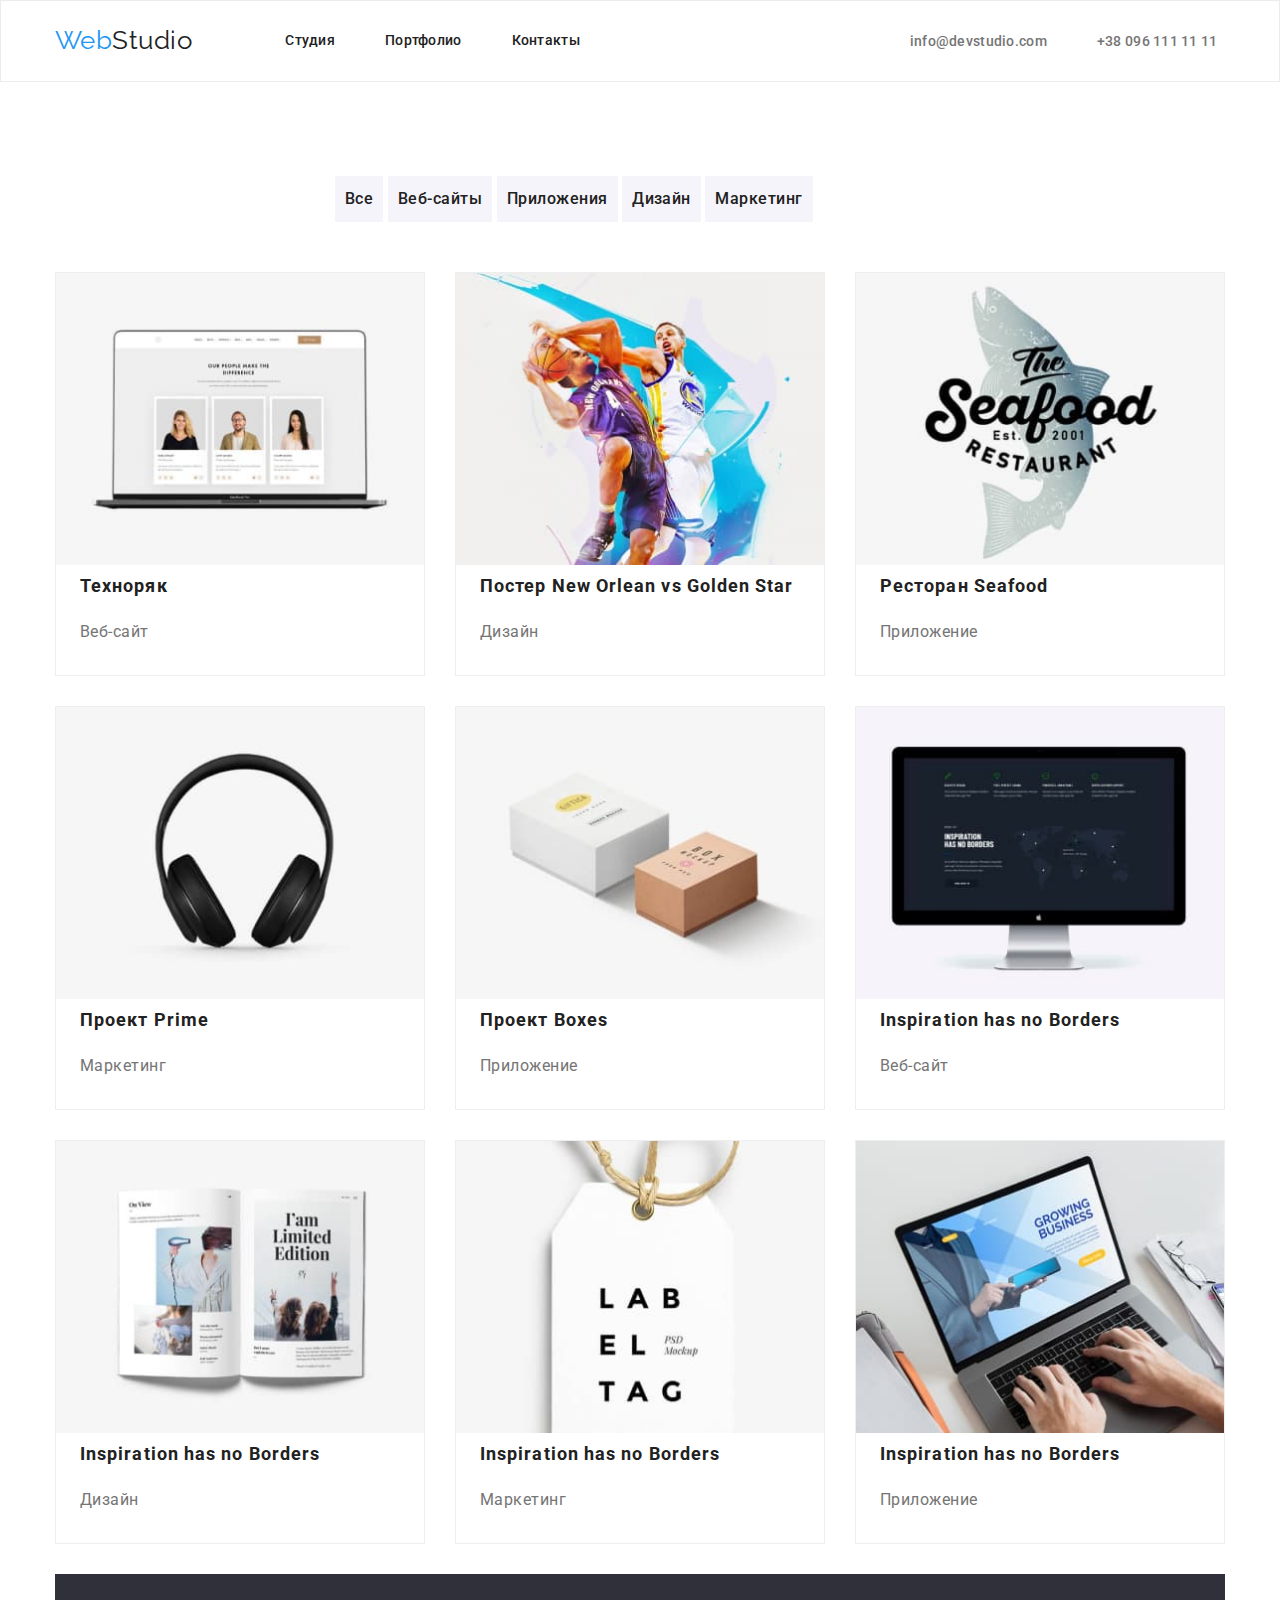
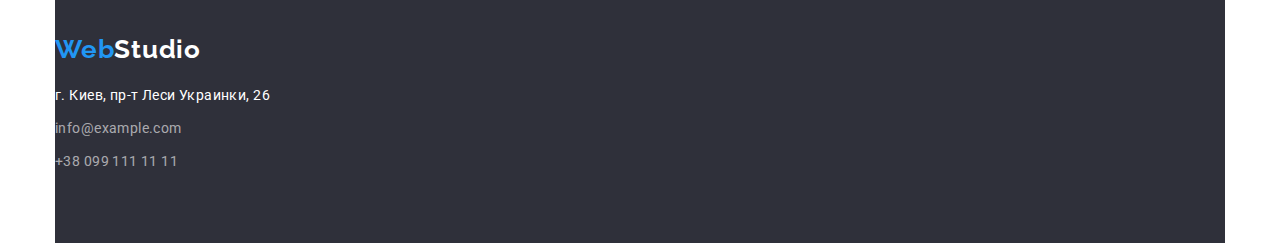
==== commit 633311a0: "portfolio page ready" ====
--- a/portfolio.html
+++ b/portfolio.html
@@ -127,17 +127,21 @@
         </section>    
     </main>
     <!-- Footer -->
+<div class="container">
     <footer class="footer ">
         <a href="" class="logo-footer"> <span class="logo-parts">Web</span>Studio</a>
         <address class="footer-address">
             <ul class="address-list list">
-                <li> <a class="address link"
+                <li class="links-each-adress"> <a class="address link"
                         href="https://www.google.com/maps/place/бул.+Леси+Украинки,+26,+Киев,+02000/data=!4m2!3m1!1s0x40d4cf0e033ecbe9:0x57a4dffefec77da0?sa=X&ved=2ahUKEwj2l7GH7NT1AhWhxIsKHQhlANwQ8gF6BAgKEAE">г.
                         Киев, пр-т Леси Украинки, 26 </a> </li>
-                <li> <a class="mail-add link" href="mail:info@example.com"> info@example.com </a> </li>
-                <li> <a class="phone-number link" href="tel:+380961111111">+38 099 111 11 11 </a> </li>
+                <li class="links-each-adress"> <a class="mail-add link" href="mail:info@example.com"> info@example.com
+                    </a> </li>
+                <li class="links-each-adress"> <a class="phone-number link" href="tel:+380961111111">+38 099 111 11 11
+                    </a> </li>
             </ul>
         </address>
     </footer>
+</div>
 </body>
 </html>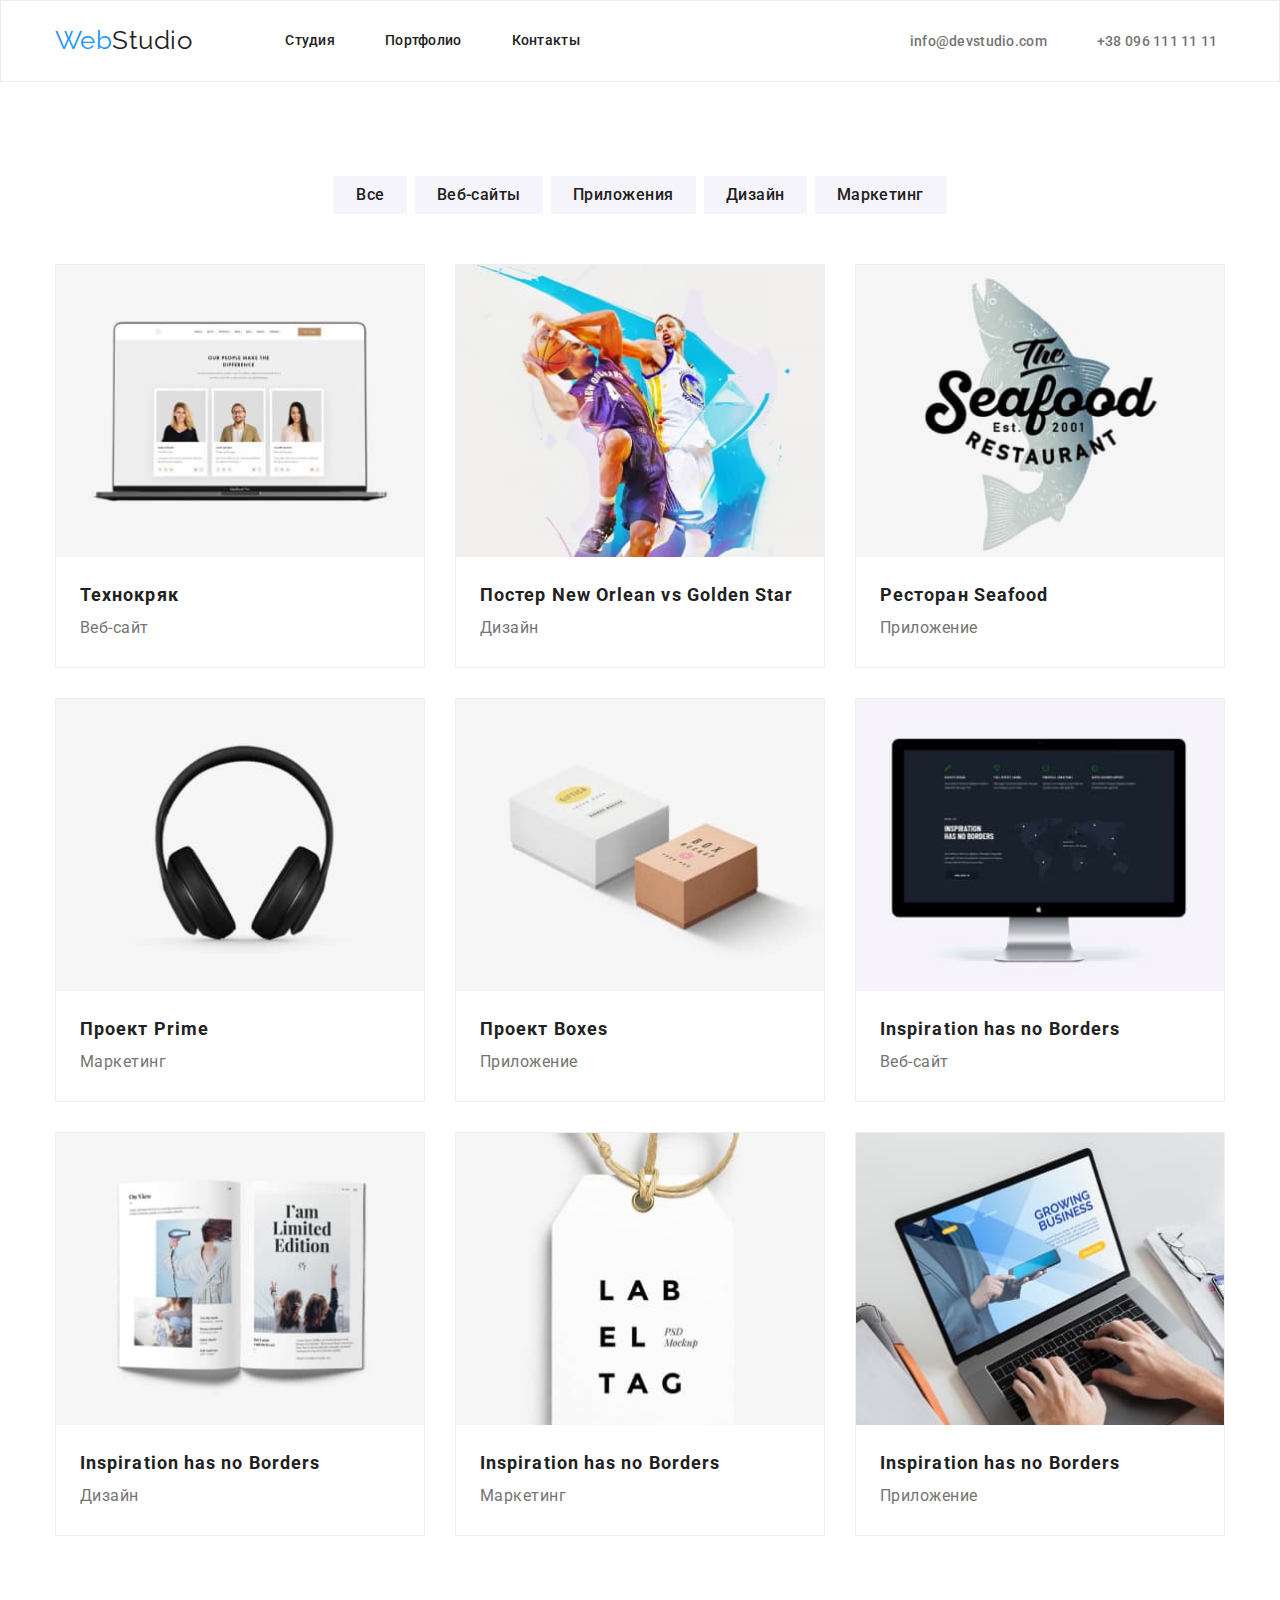
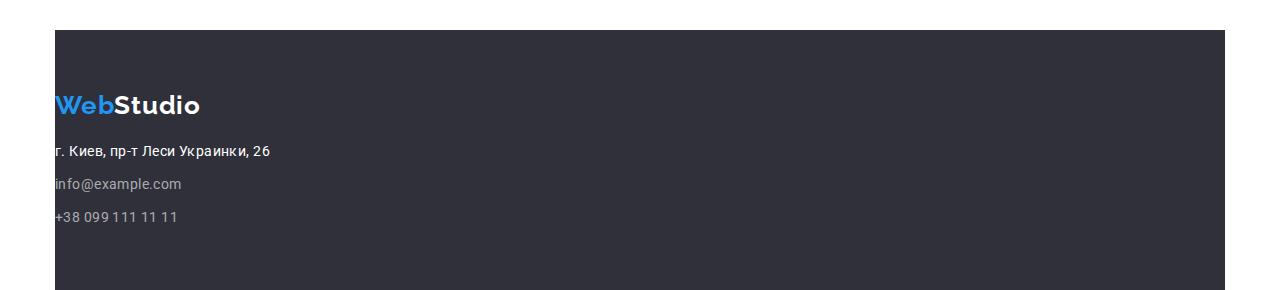
==== commit 5c9fd225: "Correct mistakes" ====
--- a/portfolio.html
+++ b/portfolio.html
@@ -49,76 +49,83 @@
                 <a href="" class="portfolio-title">
                 <img src="./images/img11.jpg" alt="Первая ссылка" width="370" height="404"></a>
                 <div class="img-section">
-                  <h2 class="text-img">Техноряк</h2>
+                  <h2 class="text-img">Технокряк</h2>
                   <p class="portfolio-list-text"> Веб-сайт</p>
                 </div>
                 </li>
                
                 <li class="portfolio-list-item"> </span> 
                  <a href="" class="portfolio-title"> <span lang="en"></span>
-                <img src="./images/img-22.jpg" alt="Вторая" width="370" height="404"></a>
-                
+                <img src="./images/img-22.jpg" alt="Вторая" width="370" height="404">
                 <div class="img-section">
                     <h2 class="text-img"> Постер New Orlean vs Golden Star</h2>
                     <p class="portfolio-list-text"> Дизайн</p>
                 </div>
+                </a>
                 </li>
                
                 <li class="portfolio-list-item"> <a href="" class="portfolio-title"> <span lang="en"></span> 
-                <img src="./images/img-9.jpg" alt="Третья" width="370" height="404"></a>
+                <a><img src="./images/img-9.jpg" alt="Третья" width="370" height="404">
                 <div class="img-section">
                     <h2 class="text-img">Ресторан Seafood</h2>
                     <p class="portfolio-list-text"> Приложение</p>
                 </div>
+                </a>
+                
                 </li>
                
                 <li class="portfolio-list-item"> <a href="" class="portfolio-title "> <span class="visually-hidden" lang="en">Prime</span> 
-                <img src="./images/img-33.jpg" alt="Четвертая" width="370" height="404"></a>
+                <img src="./images/img-33.jpg" alt="Четвертая" width="370" height="404">
                 <div class="img-section">
                     <h2 class="text-img">Проект Prime</h2>
                     <p class="portfolio-list-text"> Маркетинг</p>
                 </div>
+                </a>
                 </li>
                
                 <li class="portfolio-list-item"> <a href="" class="portfolio-title"><span lang="en" class="visually-hidden">Boxes</span> 
-                <img src="./images/img-4.jpg" alt="Пятая" width="370" height="404"></a>
+                <img src="./images/img-4.jpg" alt="Пятая" width="370" height="404">
                <div class="img-section">
                   <h2 class="text-img">Проект Boxes</h2>
                   <p class="portfolio-list-text"> Приложение</p>
                </div>
+             </a>
                 
                 </li>
                
                 <li class="portfolio-list-item"> <a href="" class="portfolio-title"><span lang="en" class="visually-hidden">Inspiration has no Borders</span> 
-                <img src="./images/img-5.jpg" alt="Шестая" width="370" height="404"></a>
+                <img src="./images/img-5.jpg" alt="Шестая" width="370" height="404">
                 <div class="img-section">
                     <h2 class="text-img">Inspiration has no Borders</h2>
                     <p class="portfolio-list-text"> Веб-сайт</p>
                 </div>
+                </a>
                 </li>
                
                 <li class="portfolio-list-item"> <a href="" class="portfolio-title"><span lang="en" class="visually-hidden">Limited Edition</span>
-                <img src="./images/img-6.jpg" alt="Седьмая" width="370" height="404"></a>
+                <img src="./images/img-6.jpg" alt="Седьмая" width="370" height="404">
                 <div class="img-section">
                     <h2 class="text-img">Inspiration has no Borders</h2>
                     <p class="portfolio-list-text"> Дизайн</p>
                 </div>
-                
+                </a>
                  </li>
                 
                  <li class="portfolio-list-item"> <a href="" class="portfolio-title"><span lang="en" class="visually-hidden">LAB</span> 
-                <img src="./images/img-7.jpg" alt="Восьмая" width="370" height="404"></a>
+                <img src="./images/img-7.jpg" alt="Восьмая" width="370" height="404">
                 <div class="img-section">
                     <h2 class="text-img">Inspiration has no Borders</h2>
                     <p class="portfolio-list-text"> Маркетинг</p>
                 </div>
+                </a>
                 </li>
                 <li class="portfolio-list-item"> <a href="" class="portfolio-title"> <span lang="en" class="visually-hidden">Growing Business</span> 
-                <img src="./images/img-8.jpg" alt="Девятая" width="370" height="404"></a>
+                <img src="./images/img-8.jpg" alt="Девятая" width="370" height="404">
                 <div class="img-section">
                     <h2 class="text-img">Inspiration has no Borders</h2>
                     <p class="portfolio-list-text"> Приложение</p>
                 </div>
+                </a>
                 </li>
                 
 
@@ -127,6 +134,7 @@
         </section>    
     </main>
     <!-- Footer -->
+    <section class="fotter-section">
 <div class="container">
     <footer class="footer ">
         <a href="" class="logo-footer"> <span class="logo-parts">Web</span>Studio</a>
@@ -143,5 +151,6 @@
         </address>
     </footer>
 </div>
+</section>
 </body>
 </html>--- a/css/styles.css
+++ b/css/styles.css
@@ -192,7 +192,7 @@
   background-color: var(--bg-grey-color);
   margin-left: auto;
   margin-right: auto;
-  min-width: 1600px;
+  max-width: 1600px;
   text-align: center;
   padding: 200px 0;
 }
@@ -213,7 +213,8 @@
   font-size: 16px;
   width: 200px;
   height: 50px;
-  border: 1px solid wheat;
+  box-shadow: 0px 4px 4px rgba(0, 0, 0, 0.15);
+  border-radius: 4px;
   line-height: 1.9;
   text-align: center;
   letter-spacing: 0.06em;
@@ -246,6 +247,10 @@
   margin-right: 30px;
 }
 
+.description-list-item:last-child {
+  margin-right: 0;
+}
+
 .img-section {
   padding: 20px 24px;
   align-items: center;
@@ -256,10 +261,9 @@
   font-style: normal;
   font-weight: bold;
   font-size: 18px;
-  line-height: 2px;
+  line-height: 2;
   letter-spacing: 0.06em;
   color: #212121;
-  margin-bottom: 30px;
 }
 
 .visually-hidden {
@@ -281,6 +285,11 @@
   color: var(--text-color);
   padding-top: 10px;
 }
+
+.about {
+  padding-bottom: 94px;
+}
+
 .about-title,
 .title-secondary {
   font-weight: 700;
@@ -297,7 +306,7 @@
 }
 
 .about-title {
-  padding-bottom: 50px;
+  margin-bottom: 50px;
   align-items: center;
 }
 
@@ -307,16 +316,20 @@
 
 .each-foto {
   margin-right: 30px;
+}
+
+.each-foto:last-child {
+  margin-right: 0;
+}
+
+.team {
+  padding-top: 94px;
   padding-bottom: 94px;
-}
-
-.team {
   background-color: var(--secondary-bg-color);
 }
 
 .title-secondary {
   align-items: center;
-  padding-top: 94px;
   padding-bottom: 50px;
 }
 
@@ -328,15 +341,12 @@
   border-radius: 0px 0px 4px 4px;
 }
 
-.cards {
-  padding-left: 60px;
-  padding-right: 60px;
-  padding-top: 3px;
+.team-workers-list:last-child {
+  margin-right: 0;
 }
 
 .team-workers {
   background-color: #f5f4fa;
-  padding-bottom: 94px;
   display: flex;
   flex-wrap: nowrap;
 }
@@ -370,6 +380,11 @@
   padding-bottom: 60px;
   padding-top: 60px;
 }
+
+.logo-footer {
+  margin-bottom: 20px;
+}
+
 .logo-footer {
   text-decoration: none;
   color: #ffffff;
@@ -383,15 +398,12 @@
   color: #2196f3;
 }
 .address-list {
+  margin-top: 20px;
   font-style: normal;
   font-size: 14px;
   line-height: 1.7;
   letter-spacing: 0.03em;
   color: var(--white-text-color);
-}
-
-.footer-address {
-  margin-top: 20px;
 }
 
 .links-each-adress {
@@ -399,6 +411,10 @@
   margin-bottom: 9px;
 }
 
+.links-each-adress:last-child {
+  margin-bottom: 0;
+}
+
 .address {
   font-family: Roboto;
   font-style: normal;
@@ -465,14 +481,22 @@
   color: var(--secondary-bg-color);
   display: inline-block;
   align-items: center;
+  margin-right: 8px;
+}
+
+.portfolio-list-btn:last-child {
+  margin-right: 0;
+}
+
+.portfolio-filter-list {
+  display: flex;
+  justify-content: center;
   margin-bottom: 50px;
-  margin-top: 94px;
-}
-
-.portfolio-filter-list {
-  align-items: center;
-  padding-left: 280px;
-  padding-right: 280px;
+}
+
+.portfolio {
+  padding-top: 94px;
+  padding-bottom: 94px;
 }
 
 .filter-btn {
@@ -487,7 +511,7 @@
   text-align: center;
   letter-spacing: 0.03em;
   color: #212121;
-  padding: 10px;
+  padding: 6px 22px;
 }
 
 .filter-btn:hover,
@@ -497,6 +521,7 @@
 }
 /* portfolio-list-img */
 .portfolio-title {
+  display: block;
   font-weight: bold;
   font-size: 18px;
   line-height: 2;
@@ -518,6 +543,10 @@
   margin-right: 0;
 }
 
+.portfolio-list-item:nth-last-child(-n + 3) {
+  margin-bottom: 0;
+}
+
 .portfolio-list-text {
   font-size: 16px;
   line-height: 1.9;
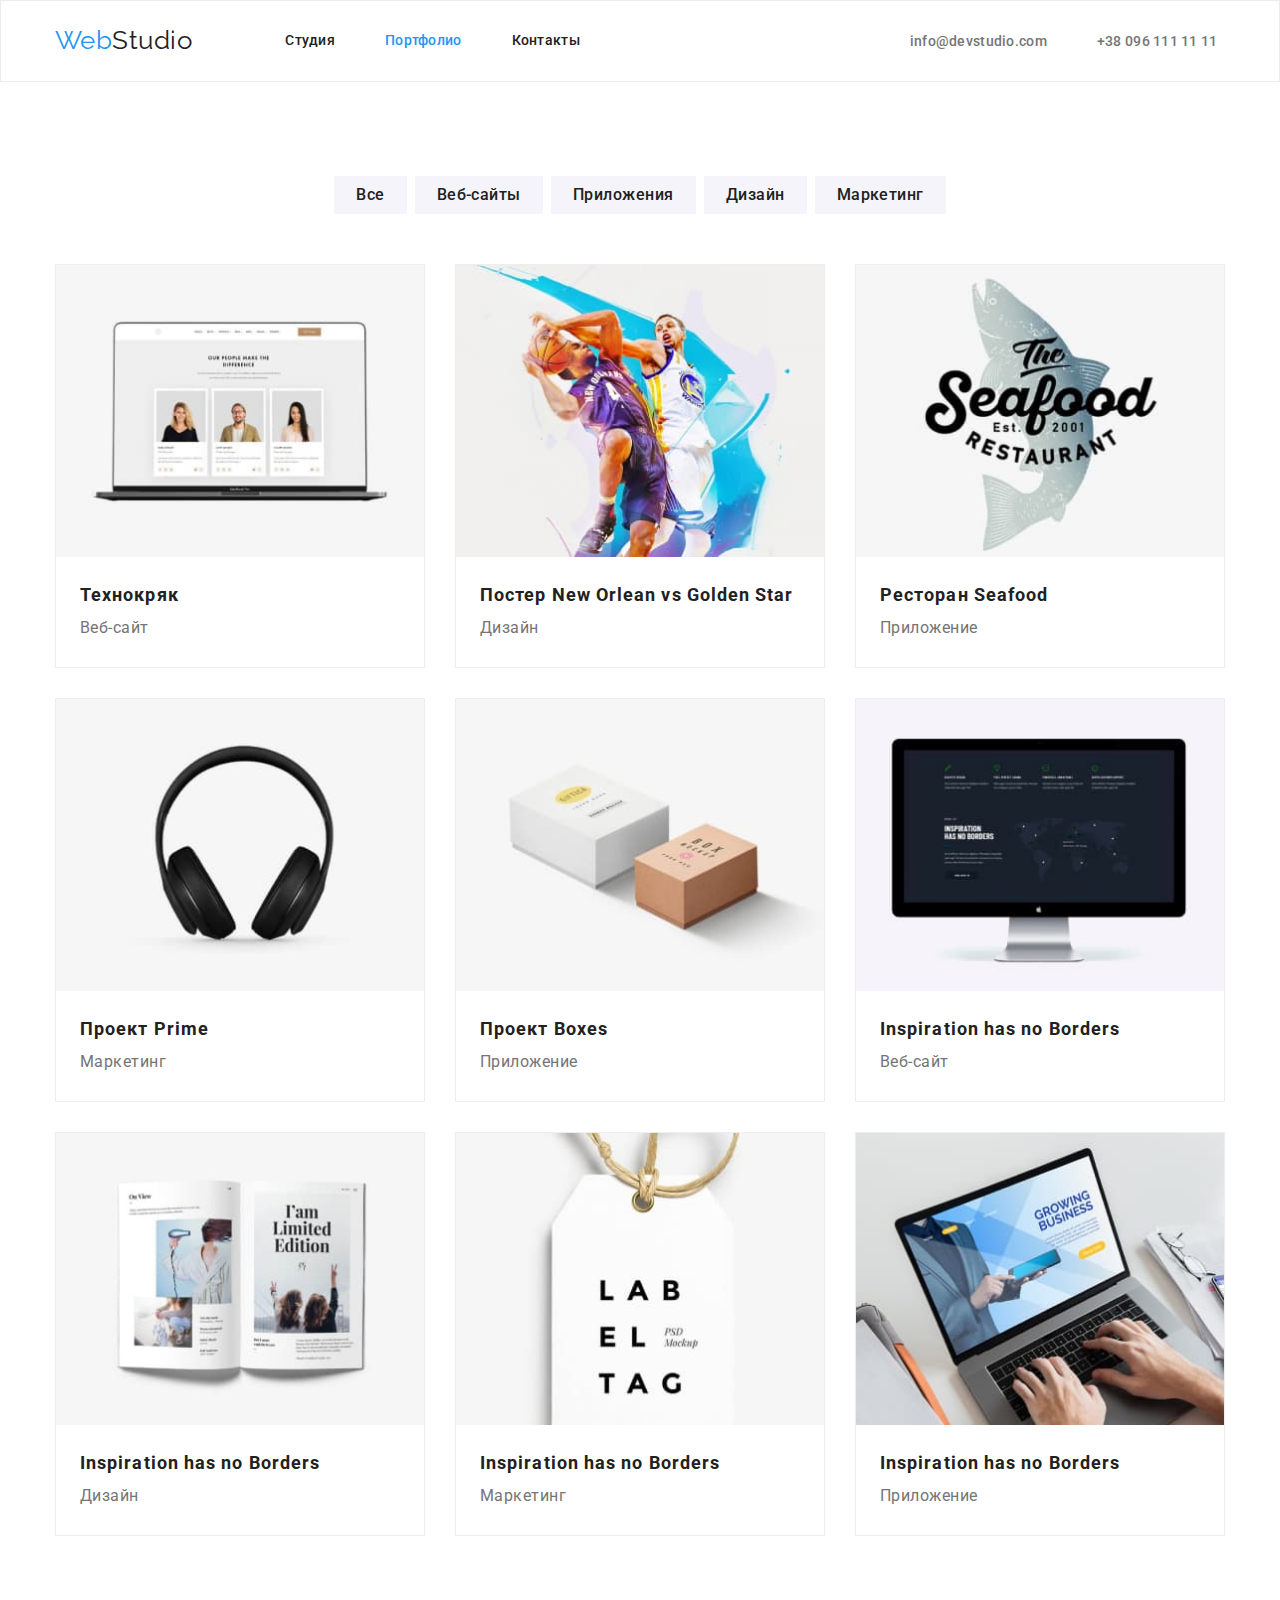
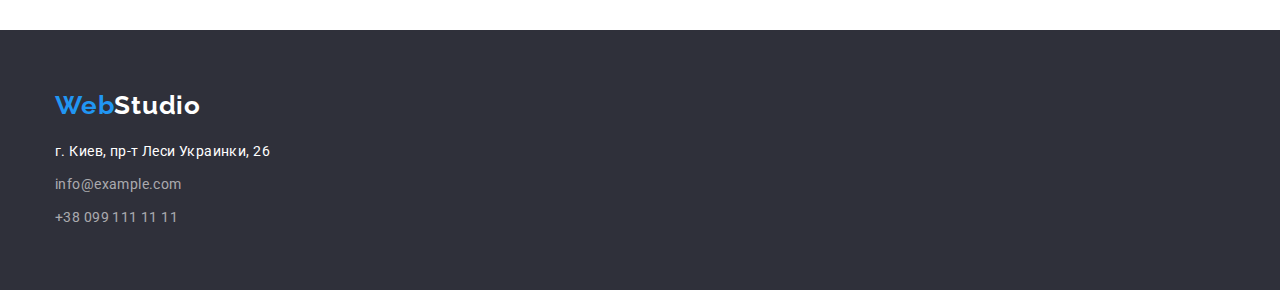
==== commit 67d164fd: "Correct mistakes" ====
--- a/portfolio.html
+++ b/portfolio.html
@@ -21,9 +21,9 @@
                 <nav class="site-nav">
                     <a href="" class="logo"> <span class="logo-part">Web</span>Studio</a>
                     <ul class="site-nav-contacts nav">
-                        <li class="link list navs"><a href="./index.html" class="link-lists  active">Студия</a></li>
+                        <li class="link list navs"><a href="./index.html" class="link-lists  ">Студия</a></li>
                         <li class="link list navs"><a href="./portfolio.html" class="link-lists active">Портфолио</a></li>
-                        <li class="link list navs"><a href="" class="link-lists  active">Контакты</a></li>
+                        <li class="link list navs"><a href="" class="link-lists  ">Контакты</a></li>
                     </ul>
                 </nav>
                 <ul class="list-contacts-header">
@@ -134,9 +134,9 @@
         </section>    
     </main>
     <!-- Footer -->
-    <section class="fotter-section">
-<div class="container">
+   
     <footer class="footer ">
+        <div class="container">
         <a href="" class="logo-footer"> <span class="logo-parts">Web</span>Studio</a>
         <address class="footer-address">
             <ul class="address-list list">
@@ -149,8 +149,9 @@
                     </a> </li>
             </ul>
         </address>
+        </div>
     </footer>
-</div>
-</section>
+
+
 </body>
 </html>--- a/css/styles.css
+++ b/css/styles.css
@@ -330,8 +330,9 @@
 
 .title-secondary {
   align-items: center;
-  padding-bottom: 50px;
-}
+  margin-bottom: 50px;
+}
+/* .text */
 
 .team-workers-list {
   background-color: #ffffff;
@@ -383,6 +384,10 @@
 
 .logo-footer {
   margin-bottom: 20px;
+}
+
+.footer-address {
+  margin-top: 0;
 }
 
 .logo-footer {
@@ -461,7 +466,7 @@
 /* PORTFOLIO */
 
 .active {
-  color: var(--title-text-color);
+  color: var(--accent-color);
 }
 
 .portfolio {
